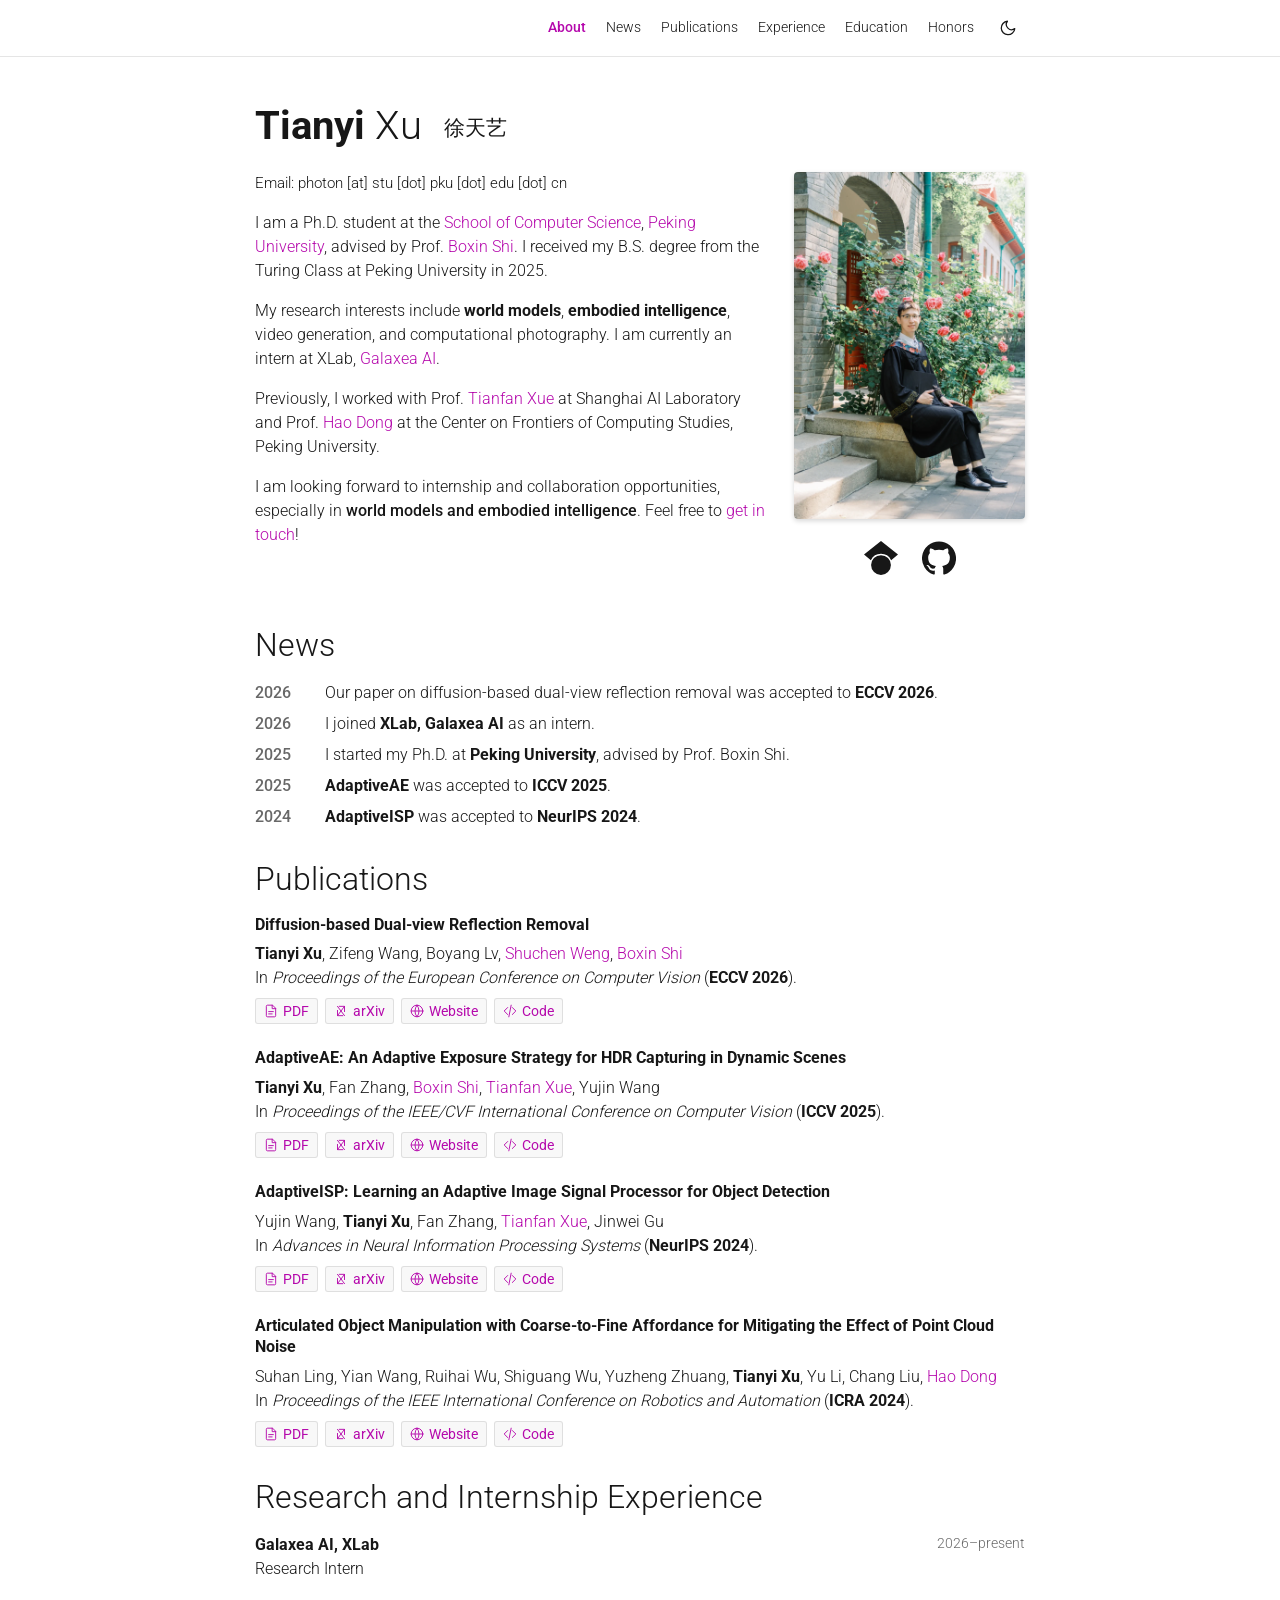
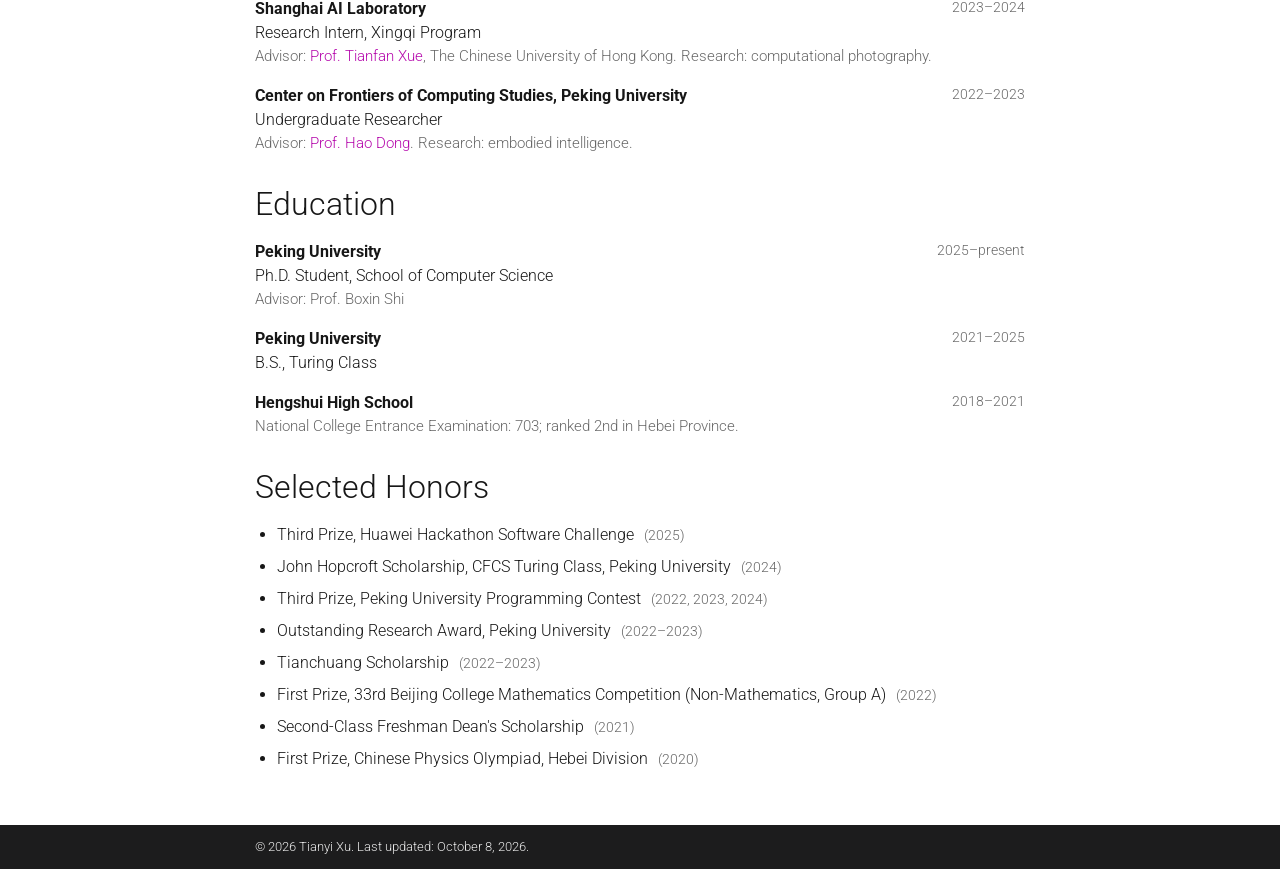
==== index.html @ c1542f0f "Build Tianyi Xu academic homepage" ====
<!doctype html>
<html lang="en">
<head>
  <meta charset="utf-8">
  <meta name="viewport" content="width=device-width, initial-scale=1">
  <meta name="color-scheme" content="light dark">
  <title>Tianyi Xu's Homepage</title>
  <meta name="author" content="Tianyi Xu">
  <meta name="description" content="Tianyi Xu, Ph.D. student at Peking University. Research in world models, embodied intelligence, video generation, and computational photography.">
  <link rel="canonical" href="https://photontec.github.io/">
  <link rel="icon" href="assets/img/favicon.ico" sizes="any">
  <link rel="icon" type="image/png" sizes="32x32" href="assets/img/favicon-32.png">
  <link rel="apple-touch-icon" href="assets/img/apple-touch-icon.png">
  <link rel="stylesheet" href="assets/css/style.css">
  <script src="assets/js/theme.js"></script>
  <script src="assets/js/site.js" defer></script>
</head>
<body>
  <a class="skip-link" href="#about-me">Skip to content</a>
  <header class="site-header">
    <nav class="container navigation" aria-label="Main navigation">
      <button class="menu-toggle" type="button" aria-controls="nav-links" aria-expanded="false" aria-label="Open navigation"><span></span><span></span><span></span></button>
      <div id="nav-links" class="nav-links">
        <a href="#about-me" aria-current="location">About</a>
        <a href="#news">News</a>
        <a href="#publications">Publications</a>
        <a href="#experience">Experience</a>
        <a href="#education">Education</a>
        <a href="#honors">Honors</a>
      </div>
      <button class="theme-toggle" type="button" aria-label="Switch to dark theme" title="Change theme"><svg class="moon icon" aria-hidden="true"><use href="#icon-moon"></use></svg><svg class="sun icon" aria-hidden="true"><use href="#icon-sun"></use></svg></button>
    </nav>
    <div class="reading-progress" aria-hidden="true"></div>
  </header>

  <!-- Interface icons use Feather and Simple Icons paths (MIT / CC0). -->
  <svg class="icon-definitions" xmlns="http://www.w3.org/2000/svg" aria-hidden="true">
    <symbol id="icon-pdf" viewBox="0 0 24 24"><path d="M14 2H6a2 2 0 0 0-2 2v16a2 2 0 0 0 2 2h12a2 2 0 0 0 2-2V8zM14 2v6h6M8 13h8M8 17h6"/></symbol>
    <symbol id="icon-globe" viewBox="0 0 24 24"><circle cx="12" cy="12" r="10"/><path d="M2 12h20M12 2a16 16 0 0 1 0 20 16 16 0 0 1 0-20"/></symbol>
    <symbol id="icon-code" viewBox="0 0 24 24"><path d="m16 18 6-6-6-6M8 6l-6 6 6 6m6-16-4 20"/></symbol>
    <symbol id="icon-arxiv" viewBox="0 0 24 24"><path d="m6 4 12 16M18 4 6 20M9 4h9v9M15 20H6v-9"/></symbol>
    <symbol id="icon-moon" viewBox="0 0 24 24"><path d="M21 12.79A9 9 0 1 1 11.21 3 7 7 0 0 0 21 12.79z"/></symbol>
    <symbol id="icon-sun" viewBox="0 0 24 24"><circle cx="12" cy="12" r="5"/><path d="M12 1v2m0 18v2M4.22 4.22l1.42 1.42m12.72 12.72 1.42 1.42M1 12h2m18 0h2M4.22 19.78l1.42-1.42M18.36 5.64l1.42-1.42"/></symbol>
    <symbol id="icon-github" viewBox="0 0 24 24"><path d="M12 .297a12 12 0 0 0-3.793 23.385c.6.111.82-.261.82-.577v-2.234c-3.338.726-4.043-1.416-4.043-1.416-.546-1.387-1.333-1.756-1.333-1.756-1.09-.745.083-.729.083-.729 1.205.084 1.839 1.237 1.839 1.237 1.07 1.835 2.807 1.305 3.492.998.108-.776.419-1.305.763-1.605-2.665-.304-5.467-1.334-5.467-5.931 0-1.31.469-2.381 1.236-3.221-.124-.303-.535-1.524.117-3.176 0 0 1.008-.322 3.301 1.23A11.52 11.52 0 0 1 12 6.098c1.02.005 2.047.138 3.006.404 2.291-1.552 3.297-1.23 3.297-1.23.653 1.652.242 2.873.118 3.176.77.84 1.235 1.911 1.235 3.221 0 4.609-2.807 5.624-5.479 5.921.43.372.823 1.102.823 2.222v3.293c0 .319.216.694.825.576A12 12 0 0 0 12 .297z"/></symbol>
    <symbol id="icon-scholar" viewBox="0 0 24 24"><path d="M12 24a7 7 0 1 1 0-14 7 7 0 0 1 0 14zm0-24L0 9.5 4.838 13.5a8 8 0 0 1 14.324 0L24 9.5z"/></symbol>
  </svg>

  <main class="container">
    <section id="about-me" class="about" aria-labelledby="name">
      <h1 id="name"><strong>Tianyi</strong> Xu <span class="chinese-name" lang="zh">徐天艺</span></h1>
      <aside class="profile" aria-label="Profile photo and academic profiles">
        <picture><source srcset="assets/img/tianyi-xu.webp" type="image/webp"><img src="assets/img/tianyi-xu.jpg" width="1000" height="1500" alt="Tianyi Xu in graduation robes beside roses at Peking University" fetchpriority="high"></picture>
        <div class="social-links">
          <a id="scholar-link" href="https://scholar.google.com/scholar?q=%22Tianyi+Xu%22+%22AdaptiveAE%22" target="_blank" rel="noopener noreferrer" aria-label="Find Tianyi Xu's research on Google Scholar" title="Google Scholar"><svg class="social-icon" aria-hidden="true"><use href="#icon-scholar"></use></svg></a>
          <a href="https://github.com/PhotonTec" target="_blank" rel="noopener noreferrer" aria-label="Tianyi Xu on GitHub" title="GitHub"><svg class="social-icon" aria-hidden="true"><use href="#icon-github"></use></svg></a>
        </div>
      </aside>
      <div class="biography">
        <p class="email">Email: <a href="mailto:photon@stu.pku.edu.cn">photon [at] stu [dot] pku [dot] edu [dot] cn</a></p>
        <p>I am a Ph.D. student at the <a href="https://cs.pku.edu.cn/English/Home.htm" target="_blank" rel="noopener noreferrer">School of Computer Science</a>, <a href="https://english.pku.edu.cn/" target="_blank" rel="noopener noreferrer">Peking University</a>, advised by Prof. <a href="https://ci.idm.pku.edu.cn/" target="_blank" rel="noopener noreferrer">Boxin Shi</a>. I received my B.S. degree from the Turing Class at Peking University in 2025.</p>
        <p>My research interests include <strong>world models</strong>, <strong>embodied intelligence</strong>, video generation, and computational photography. I am currently an intern at XLab, <a href="https://www.galaxea-ai.com/" target="_blank" rel="noopener noreferrer">Galaxea AI</a>.</p>
        <p>Previously, I worked with Prof. <a href="https://tianfan.info/" target="_blank" rel="noopener noreferrer">Tianfan Xue</a> at Shanghai AI Laboratory and Prof. <a href="https://zsdonghao.github.io/" target="_blank" rel="noopener noreferrer">Hao Dong</a> at the Center on Frontiers of Computing Studies, Peking University.</p>
        <p class="opportunities">I am looking forward to internship and collaboration opportunities, especially in <strong>world models and embodied intelligence</strong>. Feel free to <a href="mailto:photon@stu.pku.edu.cn">get in touch</a>!</p>
      </div>
    </section>

    <section id="news" aria-labelledby="news-title">
      <h2 id="news-title">News</h2>
      <ul class="news-list">
        <li><span class="date">2026</span><span>Our paper on diffusion-based dual-view reflection removal was accepted to <strong>ECCV 2026</strong>.</span></li>
        <li><span class="date">2026</span><span>I joined <strong>XLab, Galaxea AI</strong> as an intern.</span></li>
        <li><span class="date">2025</span><span>I started my Ph.D. at <strong>Peking University</strong>, advised by Prof. Boxin Shi.</span></li>
        <li><span class="date">2025</span><span><strong>AdaptiveAE</strong> was accepted to <strong>ICCV 2025</strong>.</span></li>
        <li><span class="date">2024</span><span><strong>AdaptiveISP</strong> was accepted to <strong>NeurIPS 2024</strong>.</span></li>
      </ul>
    </section>

    <section id="publications" aria-labelledby="publications-title">
      <h2 id="publications-title">Publications</h2>
      <div id="publication-list"></div>
      <noscript><p>Please enable JavaScript to view the publication list.</p></noscript>
    </section>

    <section id="experience" aria-labelledby="experience-title">
      <h2 id="experience-title">Research and Internship Experience</h2>
      <ul class="experience-list">
        <li><div><strong>Galaxea AI, XLab</strong> <span class="period">2026–present</span></div><div>Research Intern</div></li>
        <li><div><strong>Shanghai AI Laboratory</strong> <span class="period">2023–2024</span></div><div>Research Intern, Xingqi Program</div><div class="detail">Advisor: <a href="https://tianfan.info/" target="_blank" rel="noopener noreferrer">Prof. Tianfan Xue</a>, The Chinese University of Hong Kong. Research: computational photography.</div></li>
        <li><div><strong>Center on Frontiers of Computing Studies, Peking University</strong> <span class="period">2022–2023</span></div><div>Undergraduate Researcher</div><div class="detail">Advisor: <a href="https://zsdonghao.github.io/" target="_blank" rel="noopener noreferrer">Prof. Hao Dong</a>. Research: embodied intelligence.</div></li>
      </ul>
    </section>

    <section id="education" aria-labelledby="education-title">
      <h2 id="education-title">Education</h2>
      <ul class="education-list">
        <li><div><strong>Peking University</strong> <span class="period">2025–present</span></div><div>Ph.D. Student, School of Computer Science</div><div class="detail">Advisor: Prof. Boxin Shi</div></li>
        <li><div><strong>Peking University</strong> <span class="period">2021–2025</span></div><div>B.S., Turing Class</div></li>
        <li><div><strong>Hengshui High School</strong> <span class="period">2018–2021</span></div><div class="detail">National College Entrance Examination: 703; ranked 2nd in Hebei Province.</div></li>
      </ul>
    </section>

    <section id="honors" aria-labelledby="honors-title">
      <h2 id="honors-title">Selected Honors</h2>
      <ul class="honors-list">
        <li>Third Prize, Huawei Hackathon Software Challenge <span class="honor-year">2025</span></li>
        <li>John Hopcroft Scholarship, CFCS Turing Class, Peking University <span class="honor-year">2024</span></li>
        <li>Third Prize, Peking University Programming Contest <span class="honor-year">2022, 2023, 2024</span></li>
        <li>Outstanding Research Award, Peking University <span class="honor-year">2022–2023</span></li>
        <li>Tianchuang Scholarship <span class="honor-year">2022–2023</span></li>
        <li>First Prize, 33rd Beijing College Mathematics Competition (Non-Mathematics, Group A) <span class="honor-year">2022</span></li>
        <li>Second-Class Freshman Dean's Scholarship <span class="honor-year">2021</span></li>
        <li>First Prize, Chinese Physics Olympiad, Hebei Division <span class="honor-year">2020</span></li>
      </ul>
    </section>
  </main>

  <footer><div class="container">© 2026 Tianyi Xu. Last updated: October 8, 2026.</div></footer>
  <div class="toast" role="status" aria-live="polite"></div>
</body>
</html>
---- assets/css/style.css ----
@font-face{font-family:Roboto;font-style:normal;font-weight:300;font-display:swap;src:url('../fonts/roboto-300.ttf') format('truetype')}
@font-face{font-family:Roboto;font-style:normal;font-weight:400;font-display:swap;src:url('../fonts/roboto-400.ttf') format('truetype')}
@font-face{font-family:Roboto;font-style:normal;font-weight:500;font-display:swap;src:url('../fonts/roboto-500.ttf') format('truetype')}
@font-face{font-family:Roboto;font-style:normal;font-weight:700;font-display:swap;src:url('../fonts/roboto-700.ttf') format('truetype')}
:root{--bg:#fff;--text:#171717;--muted:#686868;--accent:#b509ac;--line:rgba(0,0,0,.1);--footer:#1c1c1d;--footer-text:#e8e8e8;--badge:#f8f8f8}
:root[data-theme=dark]{--bg:#1c1c1d;--text:#e8e8e8;--muted:#b4b4b4;--accent:#53bddb;--line:#424246;--footer:#e8e8e8;--footer-text:#1c1c1d;--badge:#27272b}
*{box-sizing:border-box}
html{scroll-behavior:smooth;scroll-padding-top:calc(var(--nav-height,56px) + 24px)}
body{margin:0;padding-top:var(--nav-height,56px);background:var(--bg);color:var(--text);font-family:Roboto,Arial,sans-serif;font-size:1rem;font-weight:300;line-height:1.5}
a{color:var(--accent);text-decoration:none}
a:hover{text-decoration:underline}
strong{font-weight:700}
button{font:inherit}
a,button{-webkit-tap-highlight-color:transparent}
a:focus-visible,button:focus-visible{outline:2px solid var(--accent);outline-offset:5px}
.container{max-width:800px;margin:0 auto;padding-left:15px;padding-right:15px}
.site-header{position:fixed;top:0;left:0;right:0;z-index:10;background:var(--bg);border-bottom:1px solid var(--line)}
.navigation{min-height:56px;display:flex;align-items:center;justify-content:flex-end;gap:17px}
.nav-links{display:flex;align-items:center;justify-content:flex-end;flex-wrap:wrap;gap:0 20px;min-width:0}
.nav-links a{font-size:.9rem;color:var(--text);padding:16px 0;white-space:nowrap}
.nav-links a:hover,.nav-links a[aria-current]{color:var(--accent);text-decoration:none}
.nav-links a[aria-current]{font-weight:500}
.theme-toggle{border:0;background:none;color:var(--text);padding:8px;display:flex;align-items:center;cursor:pointer}
.theme-toggle:hover{color:var(--accent)}
.icon{width:18px;height:18px;fill:none;stroke:currentColor;stroke-width:1.7;stroke-linecap:round;stroke-linejoin:round;flex:none}
.sun{display:none}
[data-theme=dark] .sun{display:block}
[data-theme=dark] .moon{display:none}
.reading-progress{height:2px;position:absolute;left:0;bottom:-1px;width:0;background:var(--accent)}
.menu-toggle{display:none}
.icon-definitions{position:absolute;width:0;height:0;overflow:hidden}
main.container{padding-top:45px;padding-bottom:54px}
section{margin-top:30px;scroll-margin-top:0}
section:first-child{margin-top:0}
h1{font-size:2.5rem;line-height:1.2;font-weight:300;margin:0 0 22px}
h2{font-size:2rem;line-height:1.25;font-weight:300;margin:0 0 16px}
.chinese-name{font-size:1.3rem;font-weight:300;margin-left:12px;vertical-align:middle}
p{margin:0 0 16px}
.about::after{content:'';display:block;clear:both}
.profile{float:right;width:30%;margin:0 0 16px 24px}
.profile img{display:block;width:100%;height:auto;border-radius:4px;box-shadow:0 2px 5px rgba(0,0,0,.16)}
.social-links{display:flex;justify-content:center;gap:16px;margin-top:18px}
.social-links a{display:inline-flex;align-items:center;color:var(--text);padding:4px}
.social-links a:hover{color:var(--accent)}
.social-icon{width:34px;height:34px;fill:currentColor}
.email a{color:var(--text)}
.email{font-size:.95rem;overflow-wrap:anywhere}
.opportunities{margin-bottom:0}
.opportunities strong{font-weight:500}
ul{padding-left:22px;margin:0}
.news-list{list-style:none;padding:0;display:grid;gap:7px}
.news-list li{display:grid;grid-template-columns:58px 1fr;gap:12px}
.date{font-weight:500;color:var(--muted)}
.publication{margin-bottom:24px}
.publication:last-child{margin-bottom:0}
.publication h3{font-size:1rem;font-weight:700;line-height:1.3;margin:0 0 7px}
.authors,.venue{margin:0;line-height:1.5}
.paper-links{display:flex;flex-wrap:wrap;gap:7px;margin-top:8px}
.paper-link{display:inline-flex;align-items:center;gap:5px;border:1px solid var(--line);border-radius:3px;background:var(--badge);font-size:.875rem;font-weight:400;padding:3px 8px;line-height:1.3;color:var(--accent);cursor:pointer}
.paper-link .icon{width:14px;height:14px;stroke-width:1.6}
.paper-link:hover{border-color:var(--accent);text-decoration:none}
.experience-list,.education-list{list-style:none;padding:0}
.experience-list li,.education-list li{margin-bottom:16px}
.experience-list li:last-child,.education-list li:last-child{margin-bottom:0}
.period{color:var(--muted);float:right;font-size:.9rem;font-weight:300;white-space:nowrap;margin-left:12px}
.detail{color:var(--muted);font-size:.9375rem}
.honors-list{display:grid;gap:8px}
.honor-year{color:var(--muted);white-space:nowrap;margin-left:6px;font-size:.9rem}
.honor-year::before{content:'('}
.honor-year::after{content:')'}
footer{padding:12px 0;background:var(--footer);color:var(--footer-text);font-size:.8125rem;font-weight:300}
.toast{position:fixed;bottom:22px;left:50%;transform:translate(-50%,12px);max-width:calc(100vw - 32px);padding:11px 18px;border:1px solid var(--line);border-radius:4px;background:var(--bg);color:var(--text);box-shadow:0 3px 15px rgba(0,0,0,.15);opacity:0;pointer-events:none;transition:opacity .15s,transform .15s;font-size:.9375rem;z-index:20}
.toast.visible{opacity:1;transform:translate(-50%,0)}
.skip-link{position:fixed;left:16px;top:-70px;padding:10px 15px;background:var(--bg);z-index:30}
.skip-link:focus{top:8px}
@media(max-width:650px){.navigation{gap:10px}.nav-links{gap:14px}.nav-links a{font-size:.875rem}.container{padding-left:22px;padding-right:22px}.chinese-name{font-size:1.15rem}}
@media(max-width:575px){.navigation{justify-content:flex-end;flex-wrap:wrap;gap:0;padding-top:6px;padding-bottom:6px;min-height:56px}.menu-toggle{display:flex;flex-direction:column;justify-content:center;gap:5px;background:none;border:0;width:38px;height:40px;padding:8px;cursor:pointer;margin-right:8px;color:var(--text)}.menu-toggle span{width:22px;height:2px;background:currentColor}.nav-links{display:none;width:100%;order:3;flex-direction:column;align-items:stretch;gap:0;padding:8px 0 10px}.nav-links.open{display:flex}.nav-links a{padding:9px 0;font-size:1rem}.theme-toggle{height:40px}main.container{padding-top:30px;padding-bottom:36px}h1{font-size:2.2rem;margin-bottom:22px}h2{font-size:1.75rem}.profile{float:none;width:190px;max-width:65%;margin:0 auto 26px}.social-links{margin-top:13px}.social-icon{width:30px;height:30px}.period{float:none;display:block;margin-left:0}.news-list li{grid-template-columns:43px 1fr;gap:10px}.honors-list{padding-left:19px}.chinese-name{margin-left:7px}section{margin-top:30px}}
@media(prefers-reduced-motion:reduce){html{scroll-behavior:auto}.toast{transition:none}}
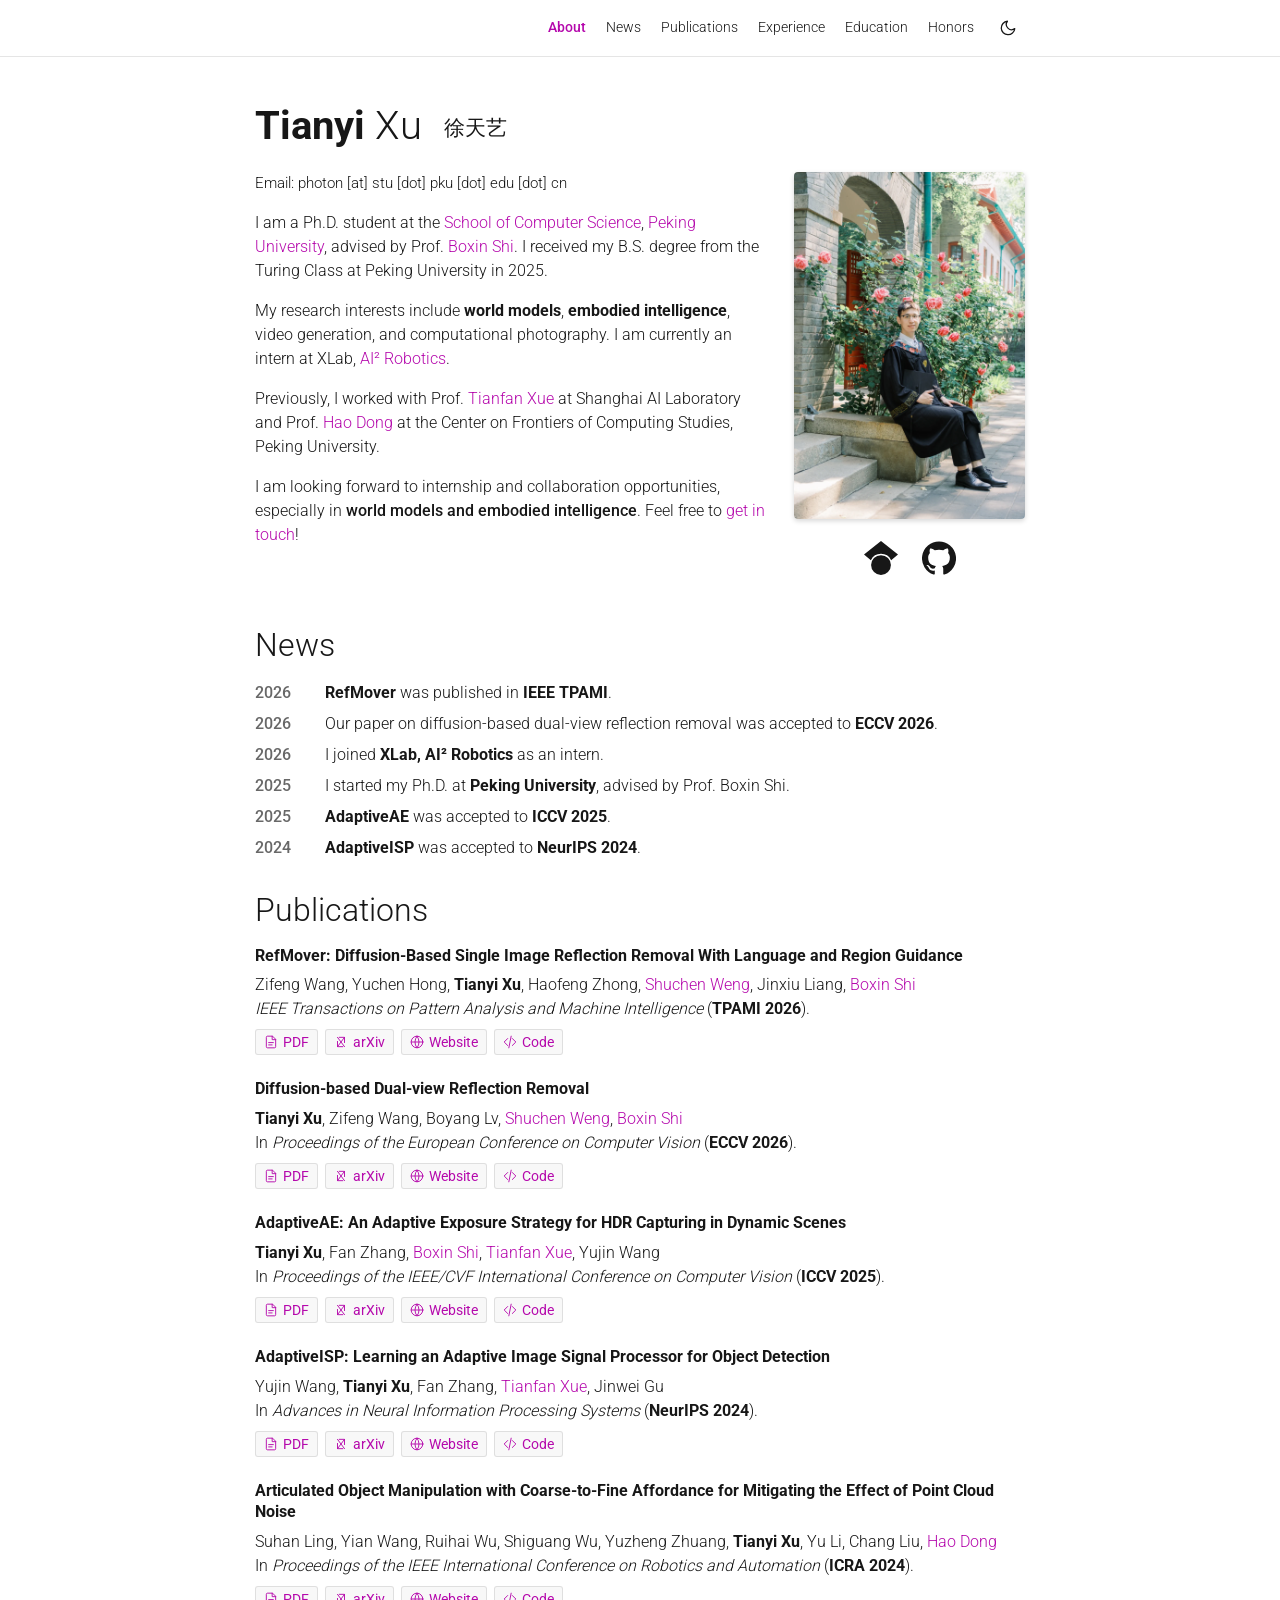
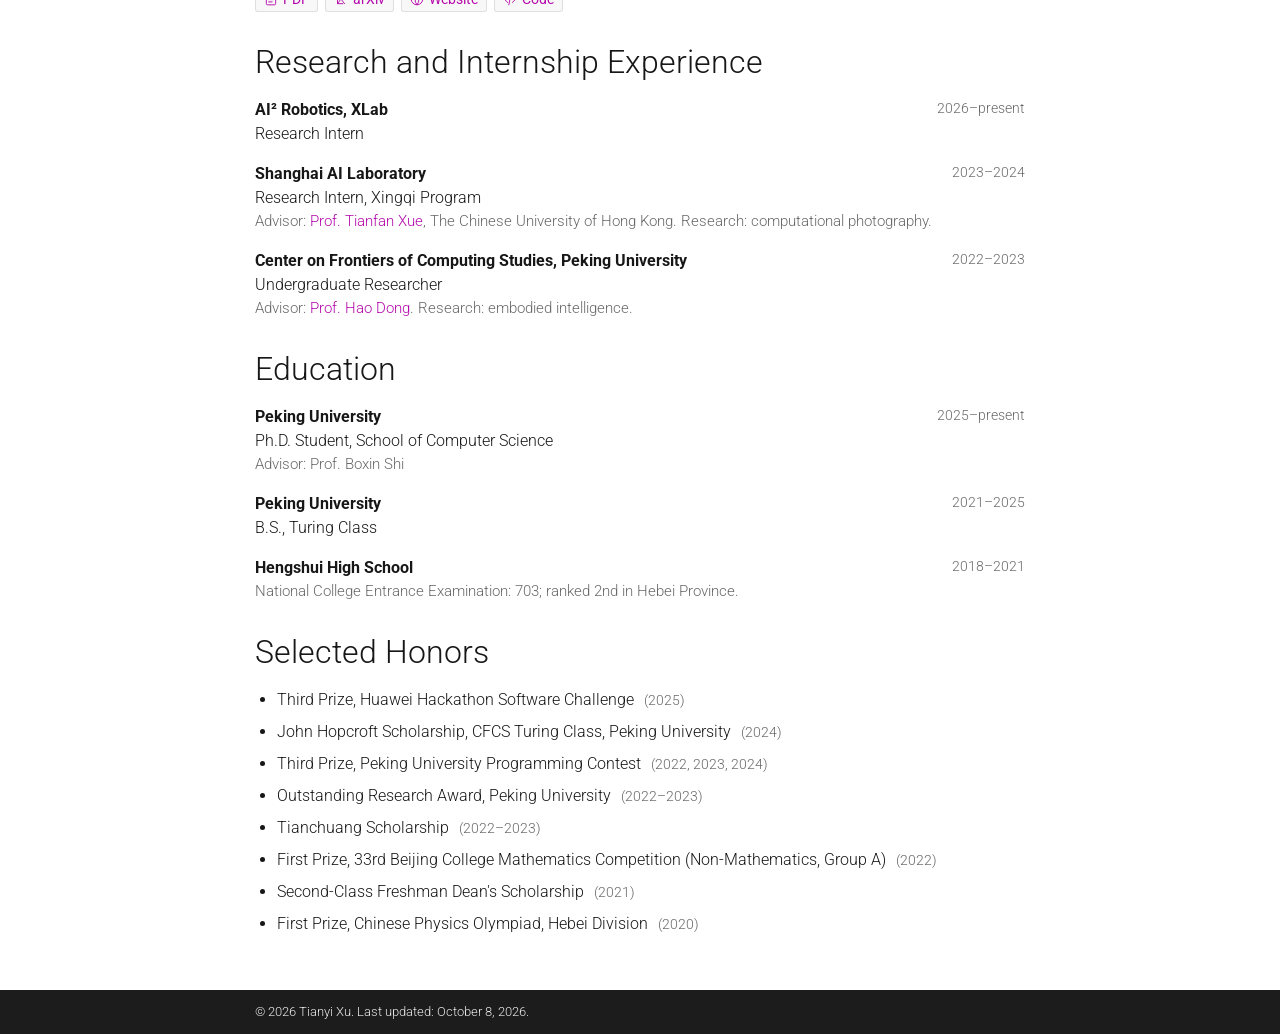
==== commit 7cd30c94: "Add RefMover TPAMI publication and correct AI2 Robotics affiliation" ====
--- a/index.html
+++ b/index.html
@@ -58,7 +58,7 @@
       <div class="biography">
         <p class="email">Email: <a href="mailto:photon@stu.pku.edu.cn">photon [at] stu [dot] pku [dot] edu [dot] cn</a></p>
         <p>I am a Ph.D. student at the <a href="https://cs.pku.edu.cn/English/Home.htm" target="_blank" rel="noopener noreferrer">School of Computer Science</a>, <a href="https://english.pku.edu.cn/" target="_blank" rel="noopener noreferrer">Peking University</a>, advised by Prof. <a href="https://ci.idm.pku.edu.cn/" target="_blank" rel="noopener noreferrer">Boxin Shi</a>. I received my B.S. degree from the Turing Class at Peking University in 2025.</p>
-        <p>My research interests include <strong>world models</strong>, <strong>embodied intelligence</strong>, video generation, and computational photography. I am currently an intern at XLab, <a href="https://www.galaxea-ai.com/" target="_blank" rel="noopener noreferrer">Galaxea AI</a>.</p>
+        <p>My research interests include <strong>world models</strong>, <strong>embodied intelligence</strong>, video generation, and computational photography. I am currently an intern at XLab, <a href="https://ai2robotics.com/en/" target="_blank" rel="noopener noreferrer">AI² Robotics</a>.</p>
         <p>Previously, I worked with Prof. <a href="https://tianfan.info/" target="_blank" rel="noopener noreferrer">Tianfan Xue</a> at Shanghai AI Laboratory and Prof. <a href="https://zsdonghao.github.io/" target="_blank" rel="noopener noreferrer">Hao Dong</a> at the Center on Frontiers of Computing Studies, Peking University.</p>
         <p class="opportunities">I am looking forward to internship and collaboration opportunities, especially in <strong>world models and embodied intelligence</strong>. Feel free to <a href="mailto:photon@stu.pku.edu.cn">get in touch</a>!</p>
       </div>
@@ -67,8 +67,9 @@
     <section id="news" aria-labelledby="news-title">
       <h2 id="news-title">News</h2>
       <ul class="news-list">
+        <li><span class="date">2026</span><span><strong>RefMover</strong> was published in <strong>IEEE TPAMI</strong>.</span></li>
         <li><span class="date">2026</span><span>Our paper on diffusion-based dual-view reflection removal was accepted to <strong>ECCV 2026</strong>.</span></li>
-        <li><span class="date">2026</span><span>I joined <strong>XLab, Galaxea AI</strong> as an intern.</span></li>
+        <li><span class="date">2026</span><span>I joined <strong>XLab, AI² Robotics</strong> as an intern.</span></li>
         <li><span class="date">2025</span><span>I started my Ph.D. at <strong>Peking University</strong>, advised by Prof. Boxin Shi.</span></li>
         <li><span class="date">2025</span><span><strong>AdaptiveAE</strong> was accepted to <strong>ICCV 2025</strong>.</span></li>
         <li><span class="date">2024</span><span><strong>AdaptiveISP</strong> was accepted to <strong>NeurIPS 2024</strong>.</span></li>
@@ -77,14 +78,13 @@
 
     <section id="publications" aria-labelledby="publications-title">
       <h2 id="publications-title">Publications</h2>
-      <div id="publication-list"></div>
-      <noscript><p>Please enable JavaScript to view the publication list.</p></noscript>
+      <div id="publication-list"><article class="publication" id="refmover"><h3>RefMover: Diffusion-Based Single Image Reflection Removal With Language and Region Guidance</h3><p class="authors">Zifeng Wang, Yuchen Hong, <strong>Tianyi Xu</strong>, Haofeng Zhong, <a href="https://shuchenweng.github.io/" target="_blank" rel="noopener noreferrer">Shuchen Weng</a>, Jinxiu Liang, <a href="https://ci.idm.pku.edu.cn/" target="_blank" rel="noopener noreferrer">Boxin Shi</a></p><p class="venue"><i>IEEE Transactions on Pattern Analysis and Machine Intelligence</i> (<strong>TPAMI 2026</strong>).</p><div class="paper-links"><button class="paper-link" type="button" data-placeholder="PDF" title="PDF link coming soon" aria-label="PDF for RefMover: Diffusion-Based Single Image Reflection Removal With Language and Region Guidance: link coming soon"><svg class="icon" aria-hidden="true"><use href="#icon-pdf"></use></svg>PDF</button><button class="paper-link" type="button" data-placeholder="arXiv" title="arXiv link coming soon" aria-label="arXiv for RefMover: Diffusion-Based Single Image Reflection Removal With Language and Region Guidance: link coming soon"><svg class="icon" aria-hidden="true"><use href="#icon-arxiv"></use></svg>arXiv</button><button class="paper-link" type="button" data-placeholder="Website" title="Website link coming soon" aria-label="Website for RefMover: Diffusion-Based Single Image Reflection Removal With Language and Region Guidance: link coming soon"><svg class="icon" aria-hidden="true"><use href="#icon-globe"></use></svg>Website</button><button class="paper-link" type="button" data-placeholder="Code" title="Code link coming soon" aria-label="Code for RefMover: Diffusion-Based Single Image Reflection Removal With Language and Region Guidance: link coming soon"><svg class="icon" aria-hidden="true"><use href="#icon-code"></use></svg>Code</button></div></article><article class="publication" id="reflection-removal"><h3>Diffusion-based Dual-view Reflection Removal</h3><p class="authors"><strong>Tianyi Xu</strong>, Zifeng Wang, Boyang Lv, <a href="https://shuchenweng.github.io/" target="_blank" rel="noopener noreferrer">Shuchen Weng</a>, <a href="https://ci.idm.pku.edu.cn/" target="_blank" rel="noopener noreferrer">Boxin Shi</a></p><p class="venue">In <i>Proceedings of the European Conference on Computer Vision</i> (<strong>ECCV 2026</strong>).</p><div class="paper-links"><button class="paper-link" type="button" data-placeholder="PDF" title="PDF link coming soon" aria-label="PDF for Diffusion-based Dual-view Reflection Removal: link coming soon"><svg class="icon" aria-hidden="true"><use href="#icon-pdf"></use></svg>PDF</button><button class="paper-link" type="button" data-placeholder="arXiv" title="arXiv link coming soon" aria-label="arXiv for Diffusion-based Dual-view Reflection Removal: link coming soon"><svg class="icon" aria-hidden="true"><use href="#icon-arxiv"></use></svg>arXiv</button><button class="paper-link" type="button" data-placeholder="Website" title="Website link coming soon" aria-label="Website for Diffusion-based Dual-view Reflection Removal: link coming soon"><svg class="icon" aria-hidden="true"><use href="#icon-globe"></use></svg>Website</button><button class="paper-link" type="button" data-placeholder="Code" title="Code link coming soon" aria-label="Code for Diffusion-based Dual-view Reflection Removal: link coming soon"><svg class="icon" aria-hidden="true"><use href="#icon-code"></use></svg>Code</button></div></article><article class="publication" id="adaptiveae"><h3>AdaptiveAE: An Adaptive Exposure Strategy for HDR Capturing in Dynamic Scenes</h3><p class="authors"><strong>Tianyi Xu</strong>, Fan Zhang, <a href="https://ci.idm.pku.edu.cn/" target="_blank" rel="noopener noreferrer">Boxin Shi</a>, <a href="https://tianfan.info/" target="_blank" rel="noopener noreferrer">Tianfan Xue</a>, Yujin Wang</p><p class="venue">In <i>Proceedings of the IEEE/CVF International Conference on Computer Vision</i> (<strong>ICCV 2025</strong>).</p><div class="paper-links"><button class="paper-link" type="button" data-placeholder="PDF" title="PDF link coming soon" aria-label="PDF for AdaptiveAE: An Adaptive Exposure Strategy for HDR Capturing in Dynamic Scenes: link coming soon"><svg class="icon" aria-hidden="true"><use href="#icon-pdf"></use></svg>PDF</button><button class="paper-link" type="button" data-placeholder="arXiv" title="arXiv link coming soon" aria-label="arXiv for AdaptiveAE: An Adaptive Exposure Strategy for HDR Capturing in Dynamic Scenes: link coming soon"><svg class="icon" aria-hidden="true"><use href="#icon-arxiv"></use></svg>arXiv</button><button class="paper-link" type="button" data-placeholder="Website" title="Website link coming soon" aria-label="Website for AdaptiveAE: An Adaptive Exposure Strategy for HDR Capturing in Dynamic Scenes: link coming soon"><svg class="icon" aria-hidden="true"><use href="#icon-globe"></use></svg>Website</button><button class="paper-link" type="button" data-placeholder="Code" title="Code link coming soon" aria-label="Code for AdaptiveAE: An Adaptive Exposure Strategy for HDR Capturing in Dynamic Scenes: link coming soon"><svg class="icon" aria-hidden="true"><use href="#icon-code"></use></svg>Code</button></div></article><article class="publication" id="adaptiveisp"><h3>AdaptiveISP: Learning an Adaptive Image Signal Processor for Object Detection</h3><p class="authors">Yujin Wang, <strong>Tianyi Xu</strong>, Fan Zhang, <a href="https://tianfan.info/" target="_blank" rel="noopener noreferrer">Tianfan Xue</a>, Jinwei Gu</p><p class="venue">In <i>Advances in Neural Information Processing Systems</i> (<strong>NeurIPS 2024</strong>).</p><div class="paper-links"><button class="paper-link" type="button" data-placeholder="PDF" title="PDF link coming soon" aria-label="PDF for AdaptiveISP: Learning an Adaptive Image Signal Processor for Object Detection: link coming soon"><svg class="icon" aria-hidden="true"><use href="#icon-pdf"></use></svg>PDF</button><button class="paper-link" type="button" data-placeholder="arXiv" title="arXiv link coming soon" aria-label="arXiv for AdaptiveISP: Learning an Adaptive Image Signal Processor for Object Detection: link coming soon"><svg class="icon" aria-hidden="true"><use href="#icon-arxiv"></use></svg>arXiv</button><button class="paper-link" type="button" data-placeholder="Website" title="Website link coming soon" aria-label="Website for AdaptiveISP: Learning an Adaptive Image Signal Processor for Object Detection: link coming soon"><svg class="icon" aria-hidden="true"><use href="#icon-globe"></use></svg>Website</button><button class="paper-link" type="button" data-placeholder="Code" title="Code link coming soon" aria-label="Code for AdaptiveISP: Learning an Adaptive Image Signal Processor for Object Detection: link coming soon"><svg class="icon" aria-hidden="true"><use href="#icon-code"></use></svg>Code</button></div></article><article class="publication" id="coarse-to-fine-affordance"><h3>Articulated Object Manipulation with Coarse-to-Fine Affordance for Mitigating the Effect of Point Cloud Noise</h3><p class="authors">Suhan Ling, Yian Wang, Ruihai Wu, Shiguang Wu, Yuzheng Zhuang, <strong>Tianyi Xu</strong>, Yu Li, Chang Liu, <a href="https://zsdonghao.github.io/" target="_blank" rel="noopener noreferrer">Hao Dong</a></p><p class="venue">In <i>Proceedings of the IEEE International Conference on Robotics and Automation</i> (<strong>ICRA 2024</strong>).</p><div class="paper-links"><button class="paper-link" type="button" data-placeholder="PDF" title="PDF link coming soon" aria-label="PDF for Articulated Object Manipulation with Coarse-to-Fine Affordance for Mitigating the Effect of Point Cloud Noise: link coming soon"><svg class="icon" aria-hidden="true"><use href="#icon-pdf"></use></svg>PDF</button><button class="paper-link" type="button" data-placeholder="arXiv" title="arXiv link coming soon" aria-label="arXiv for Articulated Object Manipulation with Coarse-to-Fine Affordance for Mitigating the Effect of Point Cloud Noise: link coming soon"><svg class="icon" aria-hidden="true"><use href="#icon-arxiv"></use></svg>arXiv</button><button class="paper-link" type="button" data-placeholder="Website" title="Website link coming soon" aria-label="Website for Articulated Object Manipulation with Coarse-to-Fine Affordance for Mitigating the Effect of Point Cloud Noise: link coming soon"><svg class="icon" aria-hidden="true"><use href="#icon-globe"></use></svg>Website</button><button class="paper-link" type="button" data-placeholder="Code" title="Code link coming soon" aria-label="Code for Articulated Object Manipulation with Coarse-to-Fine Affordance for Mitigating the Effect of Point Cloud Noise: link coming soon"><svg class="icon" aria-hidden="true"><use href="#icon-code"></use></svg>Code</button></div></article></div>
     </section>
 
     <section id="experience" aria-labelledby="experience-title">
       <h2 id="experience-title">Research and Internship Experience</h2>
       <ul class="experience-list">
-        <li><div><strong>Galaxea AI, XLab</strong> <span class="period">2026–present</span></div><div>Research Intern</div></li>
+        <li><div><strong>AI² Robotics, XLab</strong> <span class="period">2026–present</span></div><div>Research Intern</div></li>
         <li><div><strong>Shanghai AI Laboratory</strong> <span class="period">2023–2024</span></div><div>Research Intern, Xingqi Program</div><div class="detail">Advisor: <a href="https://tianfan.info/" target="_blank" rel="noopener noreferrer">Prof. Tianfan Xue</a>, The Chinese University of Hong Kong. Research: computational photography.</div></li>
         <li><div><strong>Center on Frontiers of Computing Studies, Peking University</strong> <span class="period">2022–2023</span></div><div>Undergraduate Researcher</div><div class="detail">Advisor: <a href="https://zsdonghao.github.io/" target="_blank" rel="noopener noreferrer">Prof. Hao Dong</a>. Research: embodied intelligence.</div></li>
       </ul>
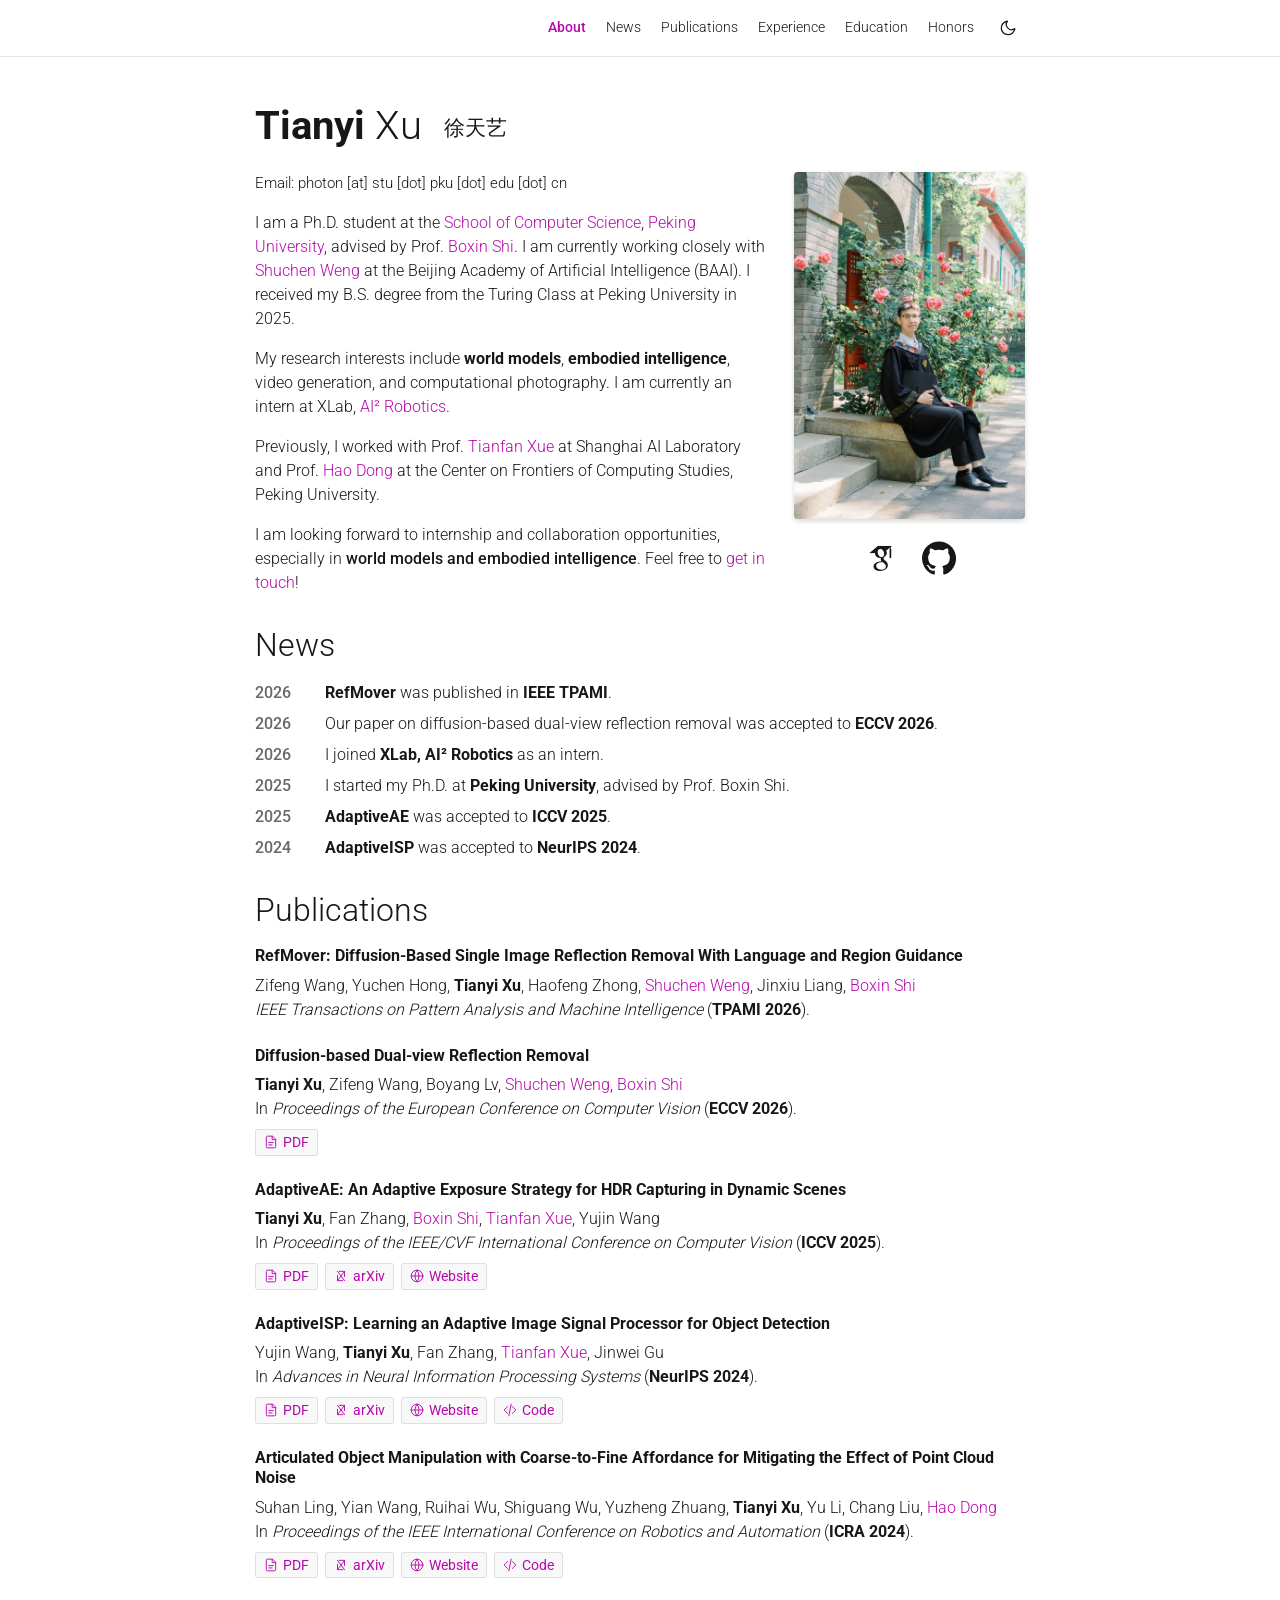
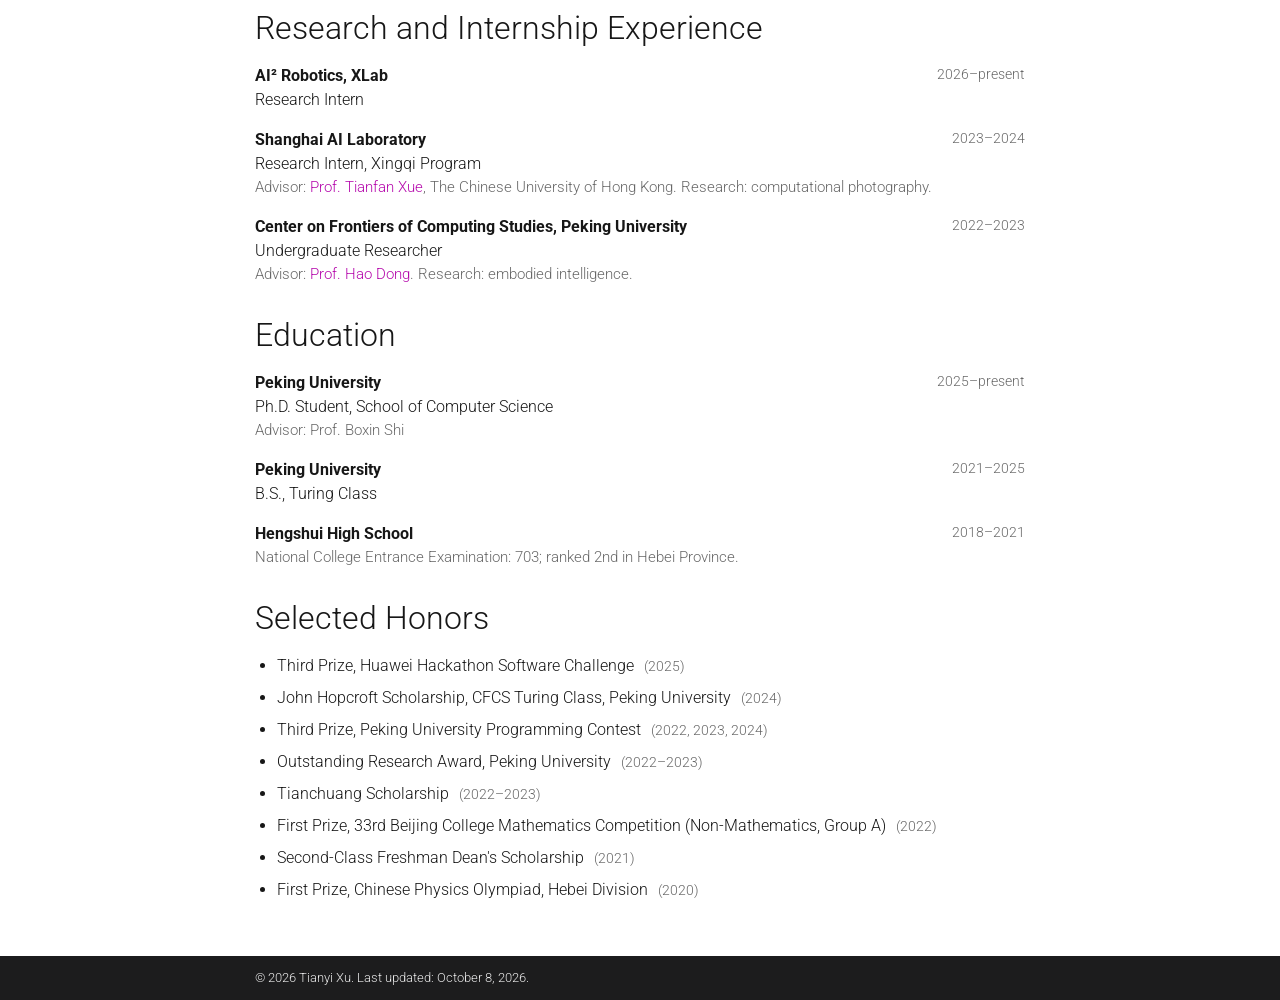
==== commit a9752ccd: "Update collaboration bio, paper resource buttons, Scholar icon and theme transitions" ====
--- a/index.html
+++ b/index.html
@@ -42,7 +42,6 @@
     <symbol id="icon-moon" viewBox="0 0 24 24"><path d="M21 12.79A9 9 0 1 1 11.21 3 7 7 0 0 0 21 12.79z"/></symbol>
     <symbol id="icon-sun" viewBox="0 0 24 24"><circle cx="12" cy="12" r="5"/><path d="M12 1v2m0 18v2M4.22 4.22l1.42 1.42m12.72 12.72 1.42 1.42M1 12h2m18 0h2M4.22 19.78l1.42-1.42M18.36 5.64l1.42-1.42"/></symbol>
     <symbol id="icon-github" viewBox="0 0 24 24"><path d="M12 .297a12 12 0 0 0-3.793 23.385c.6.111.82-.261.82-.577v-2.234c-3.338.726-4.043-1.416-4.043-1.416-.546-1.387-1.333-1.756-1.333-1.756-1.09-.745.083-.729.083-.729 1.205.084 1.839 1.237 1.839 1.237 1.07 1.835 2.807 1.305 3.492.998.108-.776.419-1.305.763-1.605-2.665-.304-5.467-1.334-5.467-5.931 0-1.31.469-2.381 1.236-3.221-.124-.303-.535-1.524.117-3.176 0 0 1.008-.322 3.301 1.23A11.52 11.52 0 0 1 12 6.098c1.02.005 2.047.138 3.006.404 2.291-1.552 3.297-1.23 3.297-1.23.653 1.652.242 2.873.118 3.176.77.84 1.235 1.911 1.235 3.221 0 4.609-2.807 5.624-5.479 5.921.43.372.823 1.102.823 2.222v3.293c0 .319.216.694.825.576A12 12 0 0 0 12 .297z"/></symbol>
-    <symbol id="icon-scholar" viewBox="0 0 24 24"><path d="M12 24a7 7 0 1 1 0-14 7 7 0 0 1 0 14zm0-24L0 9.5 4.838 13.5a8 8 0 0 1 14.324 0L24 9.5z"/></symbol>
   </svg>
 
   <main class="container">
@@ -51,13 +50,13 @@
       <aside class="profile" aria-label="Profile photo and academic profiles">
         <picture><source srcset="assets/img/tianyi-xu.webp" type="image/webp"><img src="assets/img/tianyi-xu.jpg" width="1000" height="1500" alt="Tianyi Xu in graduation robes beside roses at Peking University" fetchpriority="high"></picture>
         <div class="social-links">
-          <a id="scholar-link" href="https://scholar.google.com/scholar?q=%22Tianyi+Xu%22+%22AdaptiveAE%22" target="_blank" rel="noopener noreferrer" aria-label="Find Tianyi Xu's research on Google Scholar" title="Google Scholar"><svg class="social-icon" aria-hidden="true"><use href="#icon-scholar"></use></svg></a>
+          <a id="scholar-link" href="https://scholar.google.com/scholar?q=%22Tianyi+Xu%22+%22AdaptiveAE%22" target="_blank" rel="noopener noreferrer" aria-label="Find Tianyi Xu's research on Google Scholar" title="Google Scholar"><i class="ai ai-google-scholar social-icon" aria-hidden="true"></i></a>
           <a href="https://github.com/PhotonTec" target="_blank" rel="noopener noreferrer" aria-label="Tianyi Xu on GitHub" title="GitHub"><svg class="social-icon" aria-hidden="true"><use href="#icon-github"></use></svg></a>
         </div>
       </aside>
       <div class="biography">
         <p class="email">Email: <a href="mailto:photon@stu.pku.edu.cn">photon [at] stu [dot] pku [dot] edu [dot] cn</a></p>
-        <p>I am a Ph.D. student at the <a href="https://cs.pku.edu.cn/English/Home.htm" target="_blank" rel="noopener noreferrer">School of Computer Science</a>, <a href="https://english.pku.edu.cn/" target="_blank" rel="noopener noreferrer">Peking University</a>, advised by Prof. <a href="https://ci.idm.pku.edu.cn/" target="_blank" rel="noopener noreferrer">Boxin Shi</a>. I received my B.S. degree from the Turing Class at Peking University in 2025.</p>
+        <p>I am a Ph.D. student at the <a href="https://cs.pku.edu.cn/English/Home.htm" target="_blank" rel="noopener noreferrer">School of Computer Science</a>, <a href="https://english.pku.edu.cn/" target="_blank" rel="noopener noreferrer">Peking University</a>, advised by Prof. <a href="https://ci.idm.pku.edu.cn/" target="_blank" rel="noopener noreferrer">Boxin Shi</a>. I am currently working closely with <a href="https://shuchenweng.github.io/" target="_blank" rel="noopener noreferrer">Shuchen Weng</a> at the Beijing Academy of Artificial Intelligence (BAAI). I received my B.S. degree from the Turing Class at Peking University in 2025.</p>
         <p>My research interests include <strong>world models</strong>, <strong>embodied intelligence</strong>, video generation, and computational photography. I am currently an intern at XLab, <a href="https://ai2robotics.com/en/" target="_blank" rel="noopener noreferrer">AI² Robotics</a>.</p>
         <p>Previously, I worked with Prof. <a href="https://tianfan.info/" target="_blank" rel="noopener noreferrer">Tianfan Xue</a> at Shanghai AI Laboratory and Prof. <a href="https://zsdonghao.github.io/" target="_blank" rel="noopener noreferrer">Hao Dong</a> at the Center on Frontiers of Computing Studies, Peking University.</p>
         <p class="opportunities">I am looking forward to internship and collaboration opportunities, especially in <strong>world models and embodied intelligence</strong>. Feel free to <a href="mailto:photon@stu.pku.edu.cn">get in touch</a>!</p>
@@ -78,7 +77,7 @@
 
     <section id="publications" aria-labelledby="publications-title">
       <h2 id="publications-title">Publications</h2>
-      <div id="publication-list"><article class="publication" id="refmover"><h3>RefMover: Diffusion-Based Single Image Reflection Removal With Language and Region Guidance</h3><p class="authors">Zifeng Wang, Yuchen Hong, <strong>Tianyi Xu</strong>, Haofeng Zhong, <a href="https://shuchenweng.github.io/" target="_blank" rel="noopener noreferrer">Shuchen Weng</a>, Jinxiu Liang, <a href="https://ci.idm.pku.edu.cn/" target="_blank" rel="noopener noreferrer">Boxin Shi</a></p><p class="venue"><i>IEEE Transactions on Pattern Analysis and Machine Intelligence</i> (<strong>TPAMI 2026</strong>).</p><div class="paper-links"><button class="paper-link" type="button" data-placeholder="PDF" title="PDF link coming soon" aria-label="PDF for RefMover: Diffusion-Based Single Image Reflection Removal With Language and Region Guidance: link coming soon"><svg class="icon" aria-hidden="true"><use href="#icon-pdf"></use></svg>PDF</button><button class="paper-link" type="button" data-placeholder="arXiv" title="arXiv link coming soon" aria-label="arXiv for RefMover: Diffusion-Based Single Image Reflection Removal With Language and Region Guidance: link coming soon"><svg class="icon" aria-hidden="true"><use href="#icon-arxiv"></use></svg>arXiv</button><button class="paper-link" type="button" data-placeholder="Website" title="Website link coming soon" aria-label="Website for RefMover: Diffusion-Based Single Image Reflection Removal With Language and Region Guidance: link coming soon"><svg class="icon" aria-hidden="true"><use href="#icon-globe"></use></svg>Website</button><button class="paper-link" type="button" data-placeholder="Code" title="Code link coming soon" aria-label="Code for RefMover: Diffusion-Based Single Image Reflection Removal With Language and Region Guidance: link coming soon"><svg class="icon" aria-hidden="true"><use href="#icon-code"></use></svg>Code</button></div></article><article class="publication" id="reflection-removal"><h3>Diffusion-based Dual-view Reflection Removal</h3><p class="authors"><strong>Tianyi Xu</strong>, Zifeng Wang, Boyang Lv, <a href="https://shuchenweng.github.io/" target="_blank" rel="noopener noreferrer">Shuchen Weng</a>, <a href="https://ci.idm.pku.edu.cn/" target="_blank" rel="noopener noreferrer">Boxin Shi</a></p><p class="venue">In <i>Proceedings of the European Conference on Computer Vision</i> (<strong>ECCV 2026</strong>).</p><div class="paper-links"><button class="paper-link" type="button" data-placeholder="PDF" title="PDF link coming soon" aria-label="PDF for Diffusion-based Dual-view Reflection Removal: link coming soon"><svg class="icon" aria-hidden="true"><use href="#icon-pdf"></use></svg>PDF</button><button class="paper-link" type="button" data-placeholder="arXiv" title="arXiv link coming soon" aria-label="arXiv for Diffusion-based Dual-view Reflection Removal: link coming soon"><svg class="icon" aria-hidden="true"><use href="#icon-arxiv"></use></svg>arXiv</button><button class="paper-link" type="button" data-placeholder="Website" title="Website link coming soon" aria-label="Website for Diffusion-based Dual-view Reflection Removal: link coming soon"><svg class="icon" aria-hidden="true"><use href="#icon-globe"></use></svg>Website</button><button class="paper-link" type="button" data-placeholder="Code" title="Code link coming soon" aria-label="Code for Diffusion-based Dual-view Reflection Removal: link coming soon"><svg class="icon" aria-hidden="true"><use href="#icon-code"></use></svg>Code</button></div></article><article class="publication" id="adaptiveae"><h3>AdaptiveAE: An Adaptive Exposure Strategy for HDR Capturing in Dynamic Scenes</h3><p class="authors"><strong>Tianyi Xu</strong>, Fan Zhang, <a href="https://ci.idm.pku.edu.cn/" target="_blank" rel="noopener noreferrer">Boxin Shi</a>, <a href="https://tianfan.info/" target="_blank" rel="noopener noreferrer">Tianfan Xue</a>, Yujin Wang</p><p class="venue">In <i>Proceedings of the IEEE/CVF International Conference on Computer Vision</i> (<strong>ICCV 2025</strong>).</p><div class="paper-links"><button class="paper-link" type="button" data-placeholder="PDF" title="PDF link coming soon" aria-label="PDF for AdaptiveAE: An Adaptive Exposure Strategy for HDR Capturing in Dynamic Scenes: link coming soon"><svg class="icon" aria-hidden="true"><use href="#icon-pdf"></use></svg>PDF</button><button class="paper-link" type="button" data-placeholder="arXiv" title="arXiv link coming soon" aria-label="arXiv for AdaptiveAE: An Adaptive Exposure Strategy for HDR Capturing in Dynamic Scenes: link coming soon"><svg class="icon" aria-hidden="true"><use href="#icon-arxiv"></use></svg>arXiv</button><button class="paper-link" type="button" data-placeholder="Website" title="Website link coming soon" aria-label="Website for AdaptiveAE: An Adaptive Exposure Strategy for HDR Capturing in Dynamic Scenes: link coming soon"><svg class="icon" aria-hidden="true"><use href="#icon-globe"></use></svg>Website</button><button class="paper-link" type="button" data-placeholder="Code" title="Code link coming soon" aria-label="Code for AdaptiveAE: An Adaptive Exposure Strategy for HDR Capturing in Dynamic Scenes: link coming soon"><svg class="icon" aria-hidden="true"><use href="#icon-code"></use></svg>Code</button></div></article><article class="publication" id="adaptiveisp"><h3>AdaptiveISP: Learning an Adaptive Image Signal Processor for Object Detection</h3><p class="authors">Yujin Wang, <strong>Tianyi Xu</strong>, Fan Zhang, <a href="https://tianfan.info/" target="_blank" rel="noopener noreferrer">Tianfan Xue</a>, Jinwei Gu</p><p class="venue">In <i>Advances in Neural Information Processing Systems</i> (<strong>NeurIPS 2024</strong>).</p><div class="paper-links"><button class="paper-link" type="button" data-placeholder="PDF" title="PDF link coming soon" aria-label="PDF for AdaptiveISP: Learning an Adaptive Image Signal Processor for Object Detection: link coming soon"><svg class="icon" aria-hidden="true"><use href="#icon-pdf"></use></svg>PDF</button><button class="paper-link" type="button" data-placeholder="arXiv" title="arXiv link coming soon" aria-label="arXiv for AdaptiveISP: Learning an Adaptive Image Signal Processor for Object Detection: link coming soon"><svg class="icon" aria-hidden="true"><use href="#icon-arxiv"></use></svg>arXiv</button><button class="paper-link" type="button" data-placeholder="Website" title="Website link coming soon" aria-label="Website for AdaptiveISP: Learning an Adaptive Image Signal Processor for Object Detection: link coming soon"><svg class="icon" aria-hidden="true"><use href="#icon-globe"></use></svg>Website</button><button class="paper-link" type="button" data-placeholder="Code" title="Code link coming soon" aria-label="Code for AdaptiveISP: Learning an Adaptive Image Signal Processor for Object Detection: link coming soon"><svg class="icon" aria-hidden="true"><use href="#icon-code"></use></svg>Code</button></div></article><article class="publication" id="coarse-to-fine-affordance"><h3>Articulated Object Manipulation with Coarse-to-Fine Affordance for Mitigating the Effect of Point Cloud Noise</h3><p class="authors">Suhan Ling, Yian Wang, Ruihai Wu, Shiguang Wu, Yuzheng Zhuang, <strong>Tianyi Xu</strong>, Yu Li, Chang Liu, <a href="https://zsdonghao.github.io/" target="_blank" rel="noopener noreferrer">Hao Dong</a></p><p class="venue">In <i>Proceedings of the IEEE International Conference on Robotics and Automation</i> (<strong>ICRA 2024</strong>).</p><div class="paper-links"><button class="paper-link" type="button" data-placeholder="PDF" title="PDF link coming soon" aria-label="PDF for Articulated Object Manipulation with Coarse-to-Fine Affordance for Mitigating the Effect of Point Cloud Noise: link coming soon"><svg class="icon" aria-hidden="true"><use href="#icon-pdf"></use></svg>PDF</button><button class="paper-link" type="button" data-placeholder="arXiv" title="arXiv link coming soon" aria-label="arXiv for Articulated Object Manipulation with Coarse-to-Fine Affordance for Mitigating the Effect of Point Cloud Noise: link coming soon"><svg class="icon" aria-hidden="true"><use href="#icon-arxiv"></use></svg>arXiv</button><button class="paper-link" type="button" data-placeholder="Website" title="Website link coming soon" aria-label="Website for Articulated Object Manipulation with Coarse-to-Fine Affordance for Mitigating the Effect of Point Cloud Noise: link coming soon"><svg class="icon" aria-hidden="true"><use href="#icon-globe"></use></svg>Website</button><button class="paper-link" type="button" data-placeholder="Code" title="Code link coming soon" aria-label="Code for Articulated Object Manipulation with Coarse-to-Fine Affordance for Mitigating the Effect of Point Cloud Noise: link coming soon"><svg class="icon" aria-hidden="true"><use href="#icon-code"></use></svg>Code</button></div></article></div>
+      <div id="publication-list"><article class="publication" id="refmover"><h3>RefMover: Diffusion-Based Single Image Reflection Removal With Language and Region Guidance</h3><p class="authors">Zifeng Wang, Yuchen Hong, <strong>Tianyi Xu</strong>, Haofeng Zhong, <a href="https://shuchenweng.github.io/" target="_blank" rel="noopener noreferrer">Shuchen Weng</a>, Jinxiu Liang, <a href="https://ci.idm.pku.edu.cn/" target="_blank" rel="noopener noreferrer">Boxin Shi</a></p><p class="venue"><i>IEEE Transactions on Pattern Analysis and Machine Intelligence</i> (<strong>TPAMI 2026</strong>).</p></article><article class="publication" id="reflection-removal"><h3>Diffusion-based Dual-view Reflection Removal</h3><p class="authors"><strong>Tianyi Xu</strong>, Zifeng Wang, Boyang Lv, <a href="https://shuchenweng.github.io/" target="_blank" rel="noopener noreferrer">Shuchen Weng</a>, <a href="https://ci.idm.pku.edu.cn/" target="_blank" rel="noopener noreferrer">Boxin Shi</a></p><p class="venue">In <i>Proceedings of the European Conference on Computer Vision</i> (<strong>ECCV 2026</strong>).</p><div class="paper-links"><button class="paper-link" type="button" data-placeholder="PDF" title="PDF link coming soon" aria-label="PDF for Diffusion-based Dual-view Reflection Removal: link coming soon"><svg class="icon" aria-hidden="true"><use href="#icon-pdf"></use></svg>PDF</button></div></article><article class="publication" id="adaptiveae"><h3>AdaptiveAE: An Adaptive Exposure Strategy for HDR Capturing in Dynamic Scenes</h3><p class="authors"><strong>Tianyi Xu</strong>, Fan Zhang, <a href="https://ci.idm.pku.edu.cn/" target="_blank" rel="noopener noreferrer">Boxin Shi</a>, <a href="https://tianfan.info/" target="_blank" rel="noopener noreferrer">Tianfan Xue</a>, Yujin Wang</p><p class="venue">In <i>Proceedings of the IEEE/CVF International Conference on Computer Vision</i> (<strong>ICCV 2025</strong>).</p><div class="paper-links"><button class="paper-link" type="button" data-placeholder="PDF" title="PDF link coming soon" aria-label="PDF for AdaptiveAE: An Adaptive Exposure Strategy for HDR Capturing in Dynamic Scenes: link coming soon"><svg class="icon" aria-hidden="true"><use href="#icon-pdf"></use></svg>PDF</button><button class="paper-link" type="button" data-placeholder="arXiv" title="arXiv link coming soon" aria-label="arXiv for AdaptiveAE: An Adaptive Exposure Strategy for HDR Capturing in Dynamic Scenes: link coming soon"><svg class="icon" aria-hidden="true"><use href="#icon-arxiv"></use></svg>arXiv</button><button class="paper-link" type="button" data-placeholder="Website" title="Website link coming soon" aria-label="Website for AdaptiveAE: An Adaptive Exposure Strategy for HDR Capturing in Dynamic Scenes: link coming soon"><svg class="icon" aria-hidden="true"><use href="#icon-globe"></use></svg>Website</button></div></article><article class="publication" id="adaptiveisp"><h3>AdaptiveISP: Learning an Adaptive Image Signal Processor for Object Detection</h3><p class="authors">Yujin Wang, <strong>Tianyi Xu</strong>, Fan Zhang, <a href="https://tianfan.info/" target="_blank" rel="noopener noreferrer">Tianfan Xue</a>, Jinwei Gu</p><p class="venue">In <i>Advances in Neural Information Processing Systems</i> (<strong>NeurIPS 2024</strong>).</p><div class="paper-links"><button class="paper-link" type="button" data-placeholder="PDF" title="PDF link coming soon" aria-label="PDF for AdaptiveISP: Learning an Adaptive Image Signal Processor for Object Detection: link coming soon"><svg class="icon" aria-hidden="true"><use href="#icon-pdf"></use></svg>PDF</button><button class="paper-link" type="button" data-placeholder="arXiv" title="arXiv link coming soon" aria-label="arXiv for AdaptiveISP: Learning an Adaptive Image Signal Processor for Object Detection: link coming soon"><svg class="icon" aria-hidden="true"><use href="#icon-arxiv"></use></svg>arXiv</button><button class="paper-link" type="button" data-placeholder="Website" title="Website link coming soon" aria-label="Website for AdaptiveISP: Learning an Adaptive Image Signal Processor for Object Detection: link coming soon"><svg class="icon" aria-hidden="true"><use href="#icon-globe"></use></svg>Website</button><button class="paper-link" type="button" data-placeholder="Code" title="Code link coming soon" aria-label="Code for AdaptiveISP: Learning an Adaptive Image Signal Processor for Object Detection: link coming soon"><svg class="icon" aria-hidden="true"><use href="#icon-code"></use></svg>Code</button></div></article><article class="publication" id="coarse-to-fine-affordance"><h3>Articulated Object Manipulation with Coarse-to-Fine Affordance for Mitigating the Effect of Point Cloud Noise</h3><p class="authors">Suhan Ling, Yian Wang, Ruihai Wu, Shiguang Wu, Yuzheng Zhuang, <strong>Tianyi Xu</strong>, Yu Li, Chang Liu, <a href="https://zsdonghao.github.io/" target="_blank" rel="noopener noreferrer">Hao Dong</a></p><p class="venue">In <i>Proceedings of the IEEE International Conference on Robotics and Automation</i> (<strong>ICRA 2024</strong>).</p><div class="paper-links"><button class="paper-link" type="button" data-placeholder="PDF" title="PDF link coming soon" aria-label="PDF for Articulated Object Manipulation with Coarse-to-Fine Affordance for Mitigating the Effect of Point Cloud Noise: link coming soon"><svg class="icon" aria-hidden="true"><use href="#icon-pdf"></use></svg>PDF</button><button class="paper-link" type="button" data-placeholder="arXiv" title="arXiv link coming soon" aria-label="arXiv for Articulated Object Manipulation with Coarse-to-Fine Affordance for Mitigating the Effect of Point Cloud Noise: link coming soon"><svg class="icon" aria-hidden="true"><use href="#icon-arxiv"></use></svg>arXiv</button><button class="paper-link" type="button" data-placeholder="Website" title="Website link coming soon" aria-label="Website for Articulated Object Manipulation with Coarse-to-Fine Affordance for Mitigating the Effect of Point Cloud Noise: link coming soon"><svg class="icon" aria-hidden="true"><use href="#icon-globe"></use></svg>Website</button><button class="paper-link" type="button" data-placeholder="Code" title="Code link coming soon" aria-label="Code for Articulated Object Manipulation with Coarse-to-Fine Affordance for Mitigating the Effect of Point Cloud Noise: link coming soon"><svg class="icon" aria-hidden="true"><use href="#icon-code"></use></svg>Code</button></div></article></div>
     </section>
 
     <section id="experience" aria-labelledby="experience-title">
--- a/assets/css/style.css
+++ b/assets/css/style.css
@@ -2,6 +2,7 @@
 @font-face{font-family:Roboto;font-style:normal;font-weight:400;font-display:swap;src:url('../fonts/roboto-400.ttf') format('truetype')}
 @font-face{font-family:Roboto;font-style:normal;font-weight:500;font-display:swap;src:url('../fonts/roboto-500.ttf') format('truetype')}
 @font-face{font-family:Roboto;font-style:normal;font-weight:700;font-display:swap;src:url('../fonts/roboto-700.ttf') format('truetype')}
+@font-face{font-family:Academicons;font-style:normal;font-weight:400;font-display:block;src:url('../fonts/academicons.woff') format('woff')}
 :root{--bg:#fff;--text:#171717;--muted:#686868;--accent:#b509ac;--line:rgba(0,0,0,.1);--footer:#1c1c1d;--footer-text:#e8e8e8;--badge:#f8f8f8}
 :root[data-theme=dark]{--bg:#1c1c1d;--text:#e8e8e8;--muted:#b4b4b4;--accent:#53bddb;--line:#424246;--footer:#e8e8e8;--footer-text:#1c1c1d;--badge:#27272b}
 *{box-sizing:border-box}
@@ -20,12 +21,14 @@
 .nav-links a{font-size:.9rem;color:var(--text);padding:16px 0;white-space:nowrap}
 .nav-links a:hover,.nav-links a[aria-current]{color:var(--accent);text-decoration:none}
 .nav-links a[aria-current]{font-weight:500}
-.theme-toggle{border:0;background:none;color:var(--text);padding:8px;display:flex;align-items:center;cursor:pointer}
+.theme-toggle{position:relative;width:34px;height:34px;flex:none;border:0;background:none;color:var(--text);padding:8px;display:flex;align-items:center;cursor:pointer}
 .theme-toggle:hover{color:var(--accent)}
 .icon{width:18px;height:18px;fill:none;stroke:currentColor;stroke-width:1.7;stroke-linecap:round;stroke-linejoin:round;flex:none}
-.sun{display:none}
-[data-theme=dark] .sun{display:block}
-[data-theme=dark] .moon{display:none}
+.theme-toggle .icon{position:absolute;left:8px;top:50%;transform:translateY(-50%);transition:opacity .25s ease}
+.sun{opacity:0}
+[data-theme=dark] .sun{opacity:1}
+[data-theme=dark] .moon{opacity:0}
+html.theme-transition :is(body,.site-header,a,.theme-toggle,.menu-toggle,.reading-progress,.date,.period,.detail,.honor-year,.paper-link,footer,.skip-link){transition:background-color .25s ease,color .25s ease,border-color .25s ease}
 .reading-progress{height:2px;position:absolute;left:0;bottom:-1px;width:0;background:var(--accent)}
 .menu-toggle{display:none}
 .icon-definitions{position:absolute;width:0;height:0;overflow:hidden}
@@ -43,6 +46,9 @@
 .social-links a{display:inline-flex;align-items:center;color:var(--text);padding:4px}
 .social-links a:hover{color:var(--accent)}
 .social-icon{width:34px;height:34px;fill:currentColor}
+.ai{font-family:Academicons;font-weight:400;-moz-osx-font-smoothing:grayscale;-webkit-font-smoothing:antialiased;display:inline-block;font-style:normal;font-variant:normal;text-rendering:auto;line-height:1}
+.ai-google-scholar::before{content:'\e9d4'}
+.ai.social-icon{font-size:34px;text-align:center}
 .email a{color:var(--text)}
 .email{font-size:.95rem;overflow-wrap:anywhere}
 .opportunities{margin-bottom:0}
@@ -75,4 +81,4 @@
 .skip-link:focus{top:8px}
 @media(max-width:650px){.navigation{gap:10px}.nav-links{gap:14px}.nav-links a{font-size:.875rem}.container{padding-left:22px;padding-right:22px}.chinese-name{font-size:1.15rem}}
 @media(max-width:575px){.navigation{justify-content:flex-end;flex-wrap:wrap;gap:0;padding-top:6px;padding-bottom:6px;min-height:56px}.menu-toggle{display:flex;flex-direction:column;justify-content:center;gap:5px;background:none;border:0;width:38px;height:40px;padding:8px;cursor:pointer;margin-right:8px;color:var(--text)}.menu-toggle span{width:22px;height:2px;background:currentColor}.nav-links{display:none;width:100%;order:3;flex-direction:column;align-items:stretch;gap:0;padding:8px 0 10px}.nav-links.open{display:flex}.nav-links a{padding:9px 0;font-size:1rem}.theme-toggle{height:40px}main.container{padding-top:30px;padding-bottom:36px}h1{font-size:2.2rem;margin-bottom:22px}h2{font-size:1.75rem}.profile{float:none;width:190px;max-width:65%;margin:0 auto 26px}.social-links{margin-top:13px}.social-icon{width:30px;height:30px}.period{float:none;display:block;margin-left:0}.news-list li{grid-template-columns:43px 1fr;gap:10px}.honors-list{padding-left:19px}.chinese-name{margin-left:7px}section{margin-top:30px}}
-@media(prefers-reduced-motion:reduce){html{scroll-behavior:auto}.toast{transition:none}}
+@media(prefers-reduced-motion:reduce){html{scroll-behavior:auto}.toast,.theme-toggle .icon,html.theme-transition :is(body,.site-header,a,.theme-toggle,.menu-toggle,.reading-progress,.date,.period,.detail,.honor-year,.paper-link,footer,.skip-link){transition:none}}
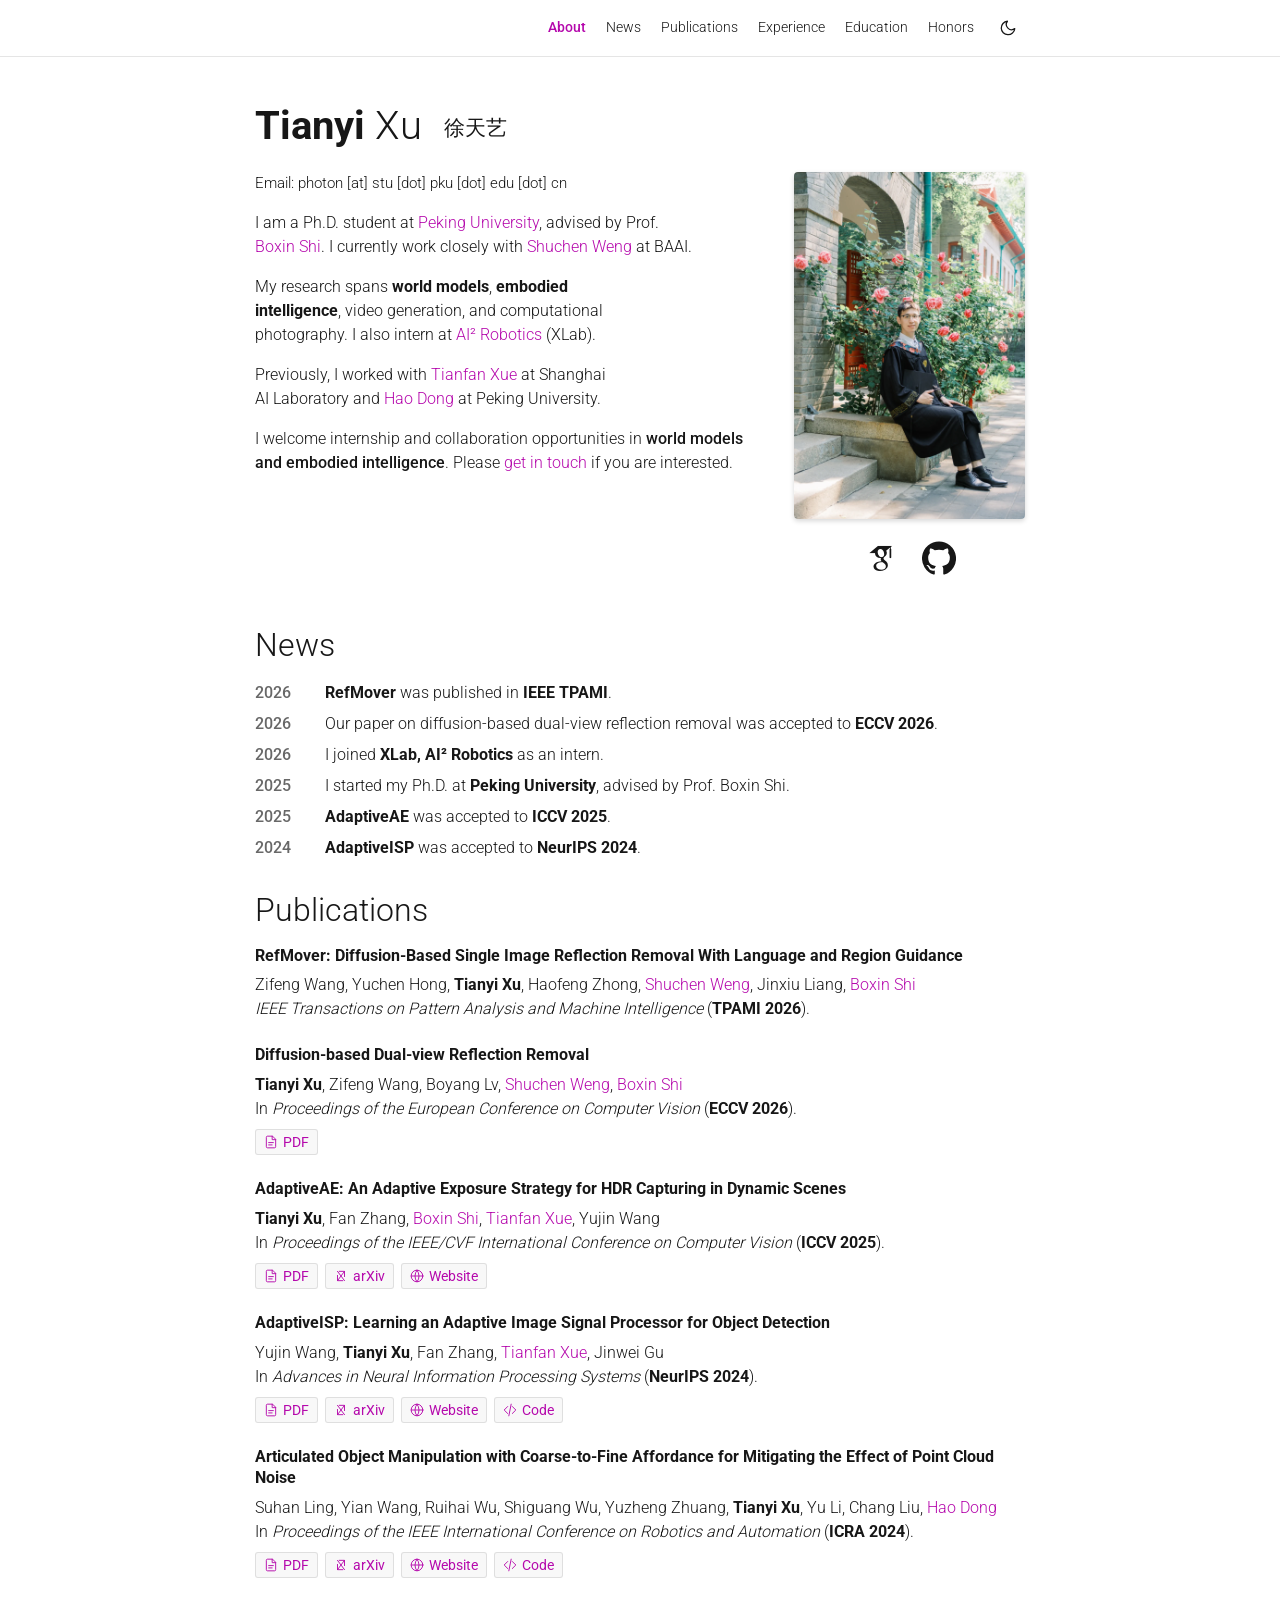
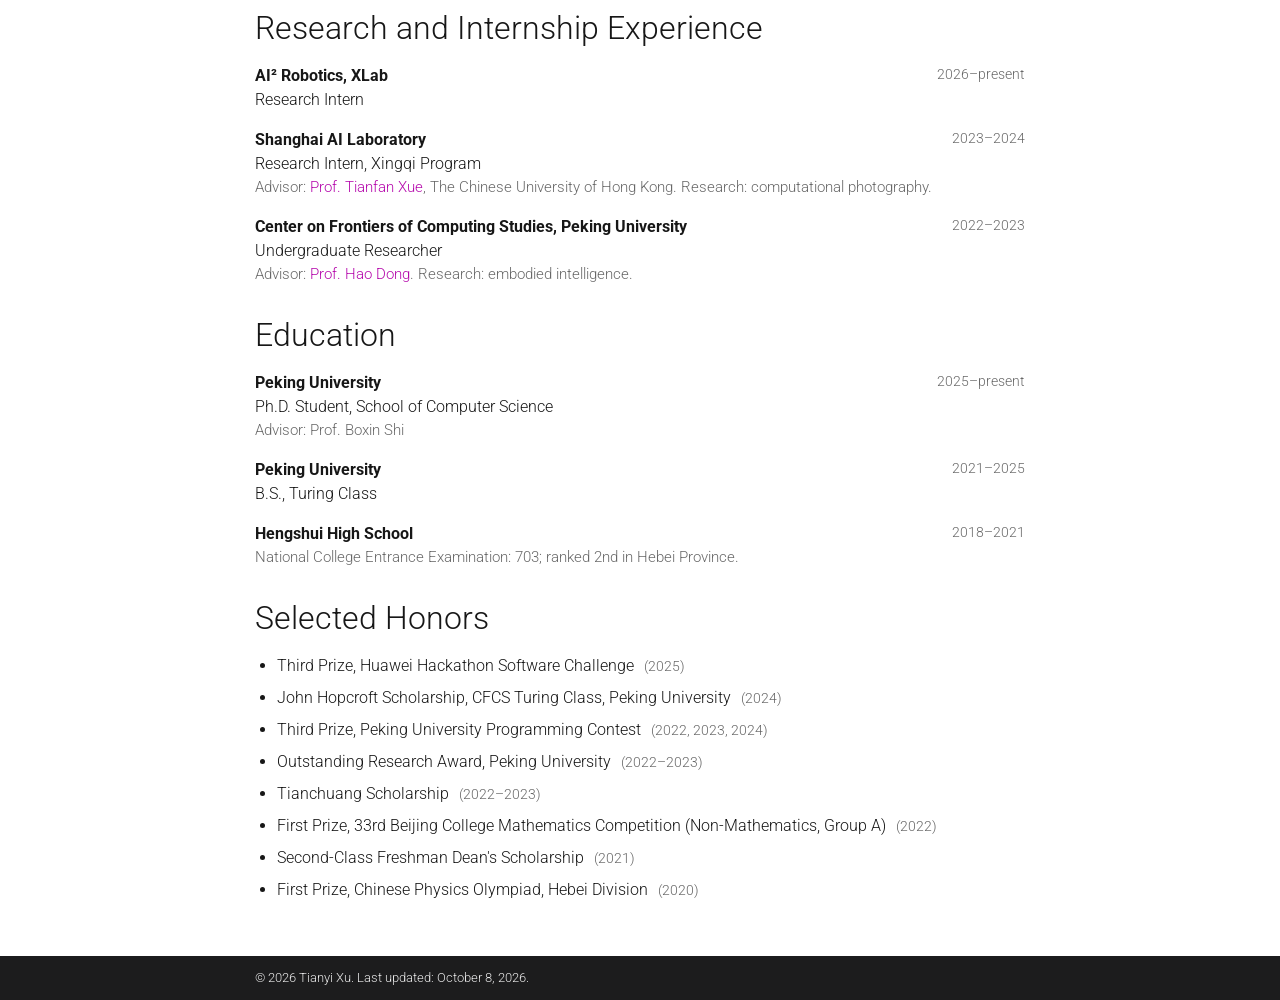
==== commit c8af508f: "Simplify introduction and balance paragraph line lengths" ====
--- a/index.html
+++ b/index.html
@@ -56,10 +56,10 @@
       </aside>
       <div class="biography">
         <p class="email">Email: <a href="mailto:photon@stu.pku.edu.cn">photon [at] stu [dot] pku [dot] edu [dot] cn</a></p>
-        <p>I am a Ph.D. student at the <a href="https://cs.pku.edu.cn/English/Home.htm" target="_blank" rel="noopener noreferrer">School of Computer Science</a>, <a href="https://english.pku.edu.cn/" target="_blank" rel="noopener noreferrer">Peking University</a>, advised by Prof. <a href="https://ci.idm.pku.edu.cn/" target="_blank" rel="noopener noreferrer">Boxin Shi</a>. I am currently working closely with <a href="https://shuchenweng.github.io/" target="_blank" rel="noopener noreferrer">Shuchen Weng</a> at the Beijing Academy of Artificial Intelligence (BAAI). I received my B.S. degree from the Turing Class at Peking University in 2025.</p>
-        <p>My research interests include <strong>world models</strong>, <strong>embodied intelligence</strong>, video generation, and computational photography. I am currently an intern at XLab, <a href="https://ai2robotics.com/en/" target="_blank" rel="noopener noreferrer">AI² Robotics</a>.</p>
-        <p>Previously, I worked with Prof. <a href="https://tianfan.info/" target="_blank" rel="noopener noreferrer">Tianfan Xue</a> at Shanghai AI Laboratory and Prof. <a href="https://zsdonghao.github.io/" target="_blank" rel="noopener noreferrer">Hao Dong</a> at the Center on Frontiers of Computing Studies, Peking University.</p>
-        <p class="opportunities">I am looking forward to internship and collaboration opportunities, especially in <strong>world models and embodied intelligence</strong>. Feel free to <a href="mailto:photon@stu.pku.edu.cn">get in touch</a>!</p>
+        <p>I am a Ph.D. student at <a href="https://english.pku.edu.cn/" target="_blank" rel="noopener noreferrer">Peking University</a>, advised by Prof. <a href="https://ci.idm.pku.edu.cn/" target="_blank" rel="noopener noreferrer">Boxin Shi</a>. I currently work closely with <a href="https://shuchenweng.github.io/" target="_blank" rel="noopener noreferrer">Shuchen Weng</a> at BAAI.</p>
+        <p>My research spans <strong>world models</strong>, <strong>embodied intelligence</strong>, video generation, and computational photography. I also intern at <a href="https://ai2robotics.com/en/" target="_blank" rel="noopener noreferrer">AI² Robotics</a> (XLab).</p>
+        <p>Previously, I worked with <a href="https://tianfan.info/" target="_blank" rel="noopener noreferrer">Tianfan Xue</a> at Shanghai AI Laboratory and <a href="https://zsdonghao.github.io/" target="_blank" rel="noopener noreferrer">Hao Dong</a> at Peking University.</p>
+        <p class="opportunities">I welcome internship and collaboration opportunities in <strong>world models and embodied intelligence</strong>. Please <a href="mailto:photon@stu.pku.edu.cn">get in touch</a> if you are interested.</p>
       </div>
     </section>
 
--- a/assets/css/style.css
+++ b/assets/css/style.css
@@ -39,6 +39,9 @@
 h2{font-size:2rem;line-height:1.25;font-weight:300;margin:0 0 16px}
 .chinese-name{font-size:1.3rem;font-weight:300;margin-left:12px;vertical-align:middle}
 p{margin:0 0 16px}
+.biography{display:flow-root}
+.biography p{text-wrap:pretty}
+.biography p:not(.email){text-wrap:balance}
 .about::after{content:'';display:block;clear:both}
 .profile{float:right;width:30%;margin:0 0 16px 24px}
 .profile img{display:block;width:100%;height:auto;border-radius:4px;box-shadow:0 2px 5px rgba(0,0,0,.16)}
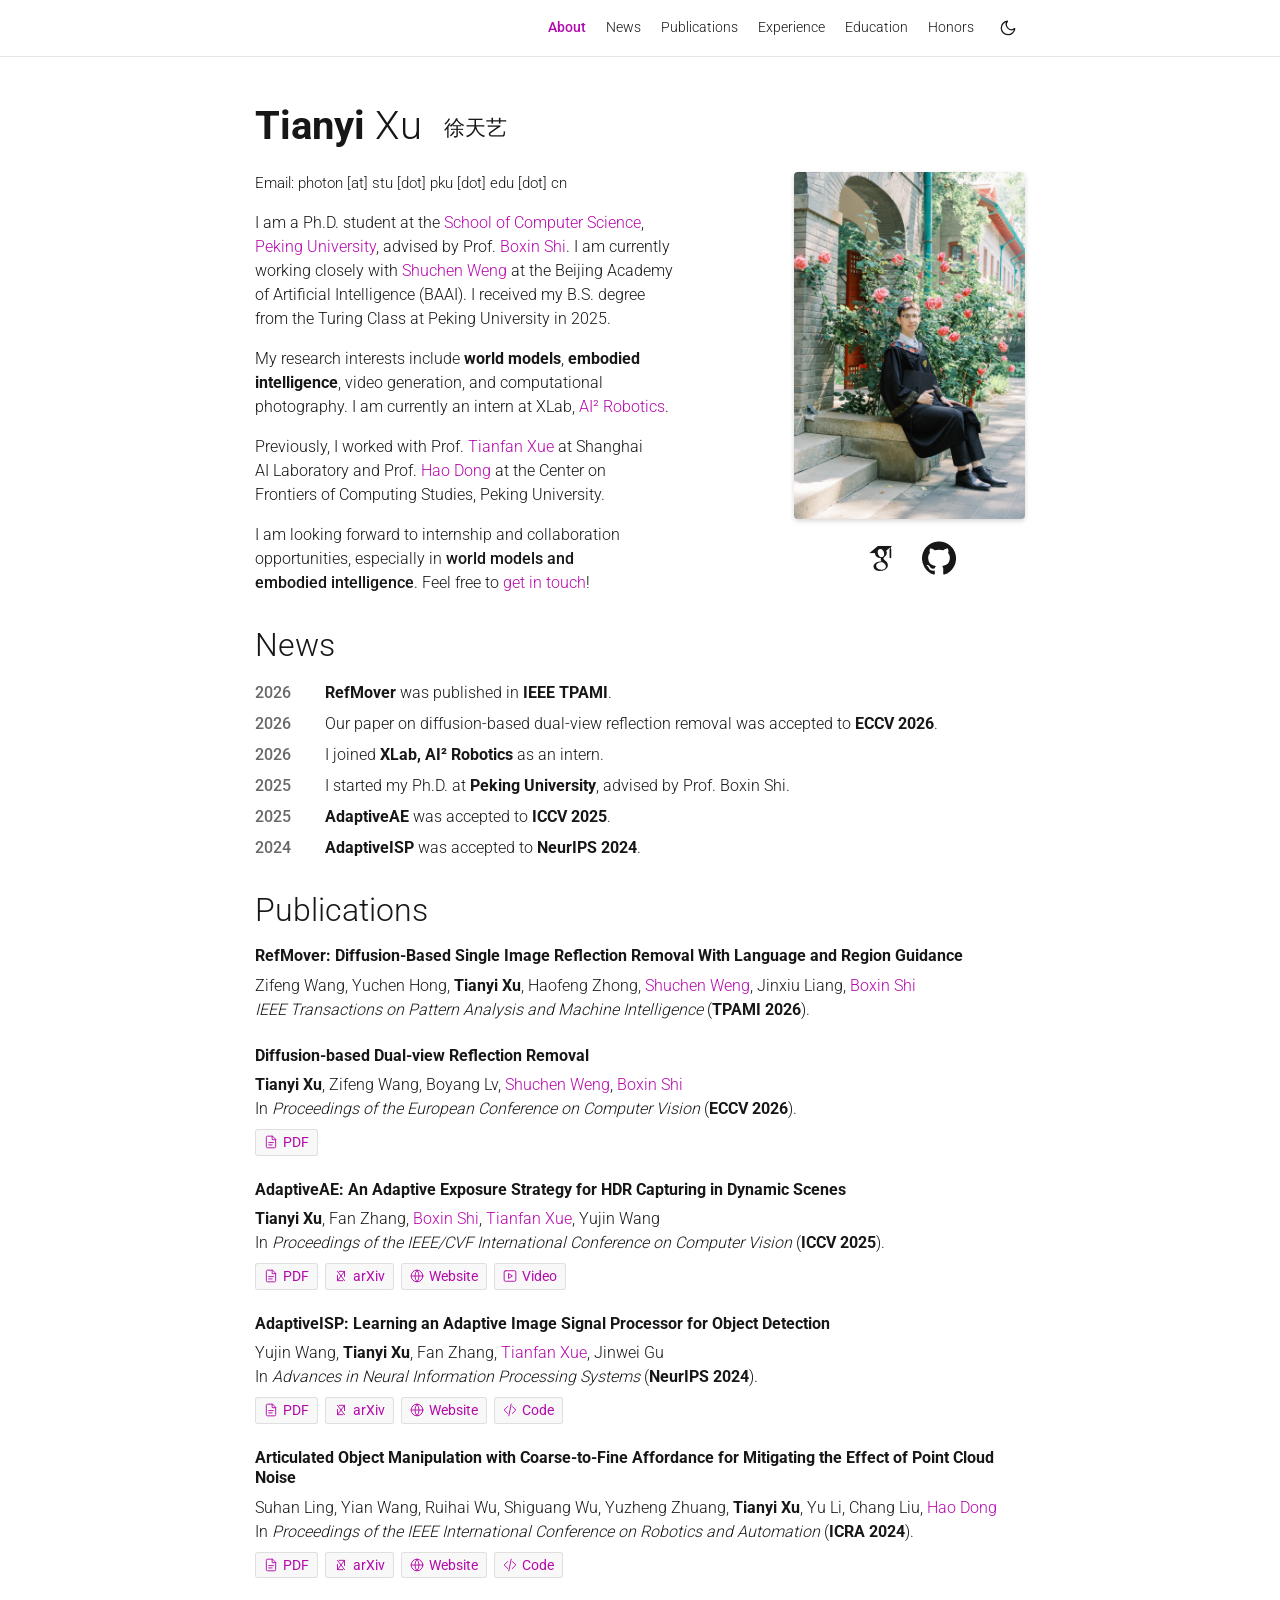
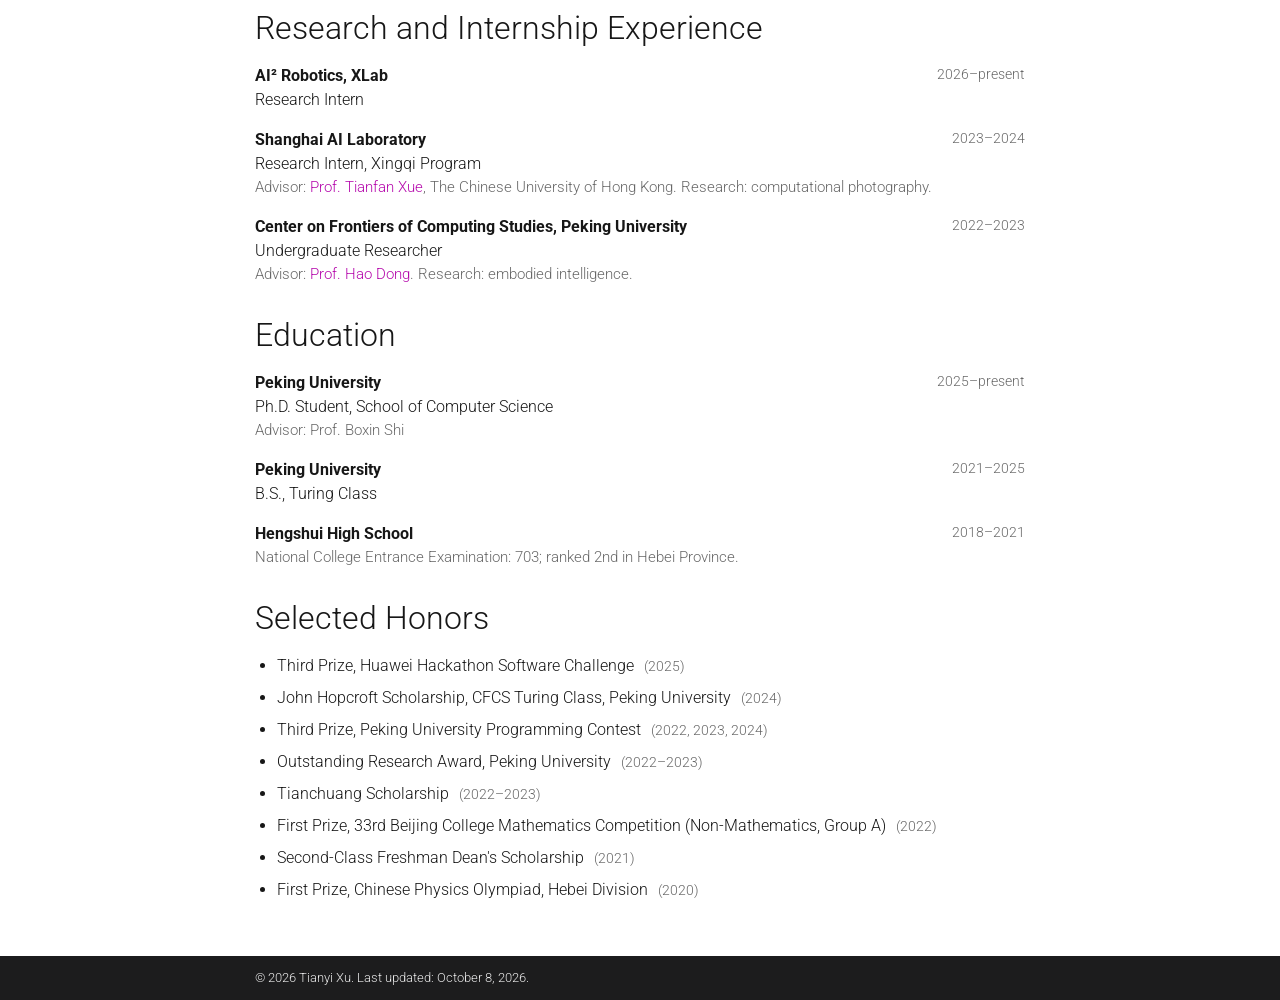
==== commit 34f50d5c: "Restore biography and add downloadable papers with verified resource links" ====
--- a/index.html
+++ b/index.html
@@ -38,6 +38,7 @@
     <symbol id="icon-pdf" viewBox="0 0 24 24"><path d="M14 2H6a2 2 0 0 0-2 2v16a2 2 0 0 0 2 2h12a2 2 0 0 0 2-2V8zM14 2v6h6M8 13h8M8 17h6"/></symbol>
     <symbol id="icon-globe" viewBox="0 0 24 24"><circle cx="12" cy="12" r="10"/><path d="M2 12h20M12 2a16 16 0 0 1 0 20 16 16 0 0 1 0-20"/></symbol>
     <symbol id="icon-code" viewBox="0 0 24 24"><path d="m16 18 6-6-6-6M8 6l-6 6 6 6m6-16-4 20"/></symbol>
+    <symbol id="icon-video" viewBox="0 0 24 24"><rect x="2" y="3" width="20" height="18" rx="2"/><path d="m10 8 6 4-6 4z"/></symbol>
     <symbol id="icon-arxiv" viewBox="0 0 24 24"><path d="m6 4 12 16M18 4 6 20M9 4h9v9M15 20H6v-9"/></symbol>
     <symbol id="icon-moon" viewBox="0 0 24 24"><path d="M21 12.79A9 9 0 1 1 11.21 3 7 7 0 0 0 21 12.79z"/></symbol>
     <symbol id="icon-sun" viewBox="0 0 24 24"><circle cx="12" cy="12" r="5"/><path d="M12 1v2m0 18v2M4.22 4.22l1.42 1.42m12.72 12.72 1.42 1.42M1 12h2m18 0h2M4.22 19.78l1.42-1.42M18.36 5.64l1.42-1.42"/></symbol>
@@ -56,10 +57,10 @@
       </aside>
       <div class="biography">
         <p class="email">Email: <a href="mailto:photon@stu.pku.edu.cn">photon [at] stu [dot] pku [dot] edu [dot] cn</a></p>
-        <p>I am a Ph.D. student at <a href="https://english.pku.edu.cn/" target="_blank" rel="noopener noreferrer">Peking University</a>, advised by Prof. <a href="https://ci.idm.pku.edu.cn/" target="_blank" rel="noopener noreferrer">Boxin Shi</a>. I currently work closely with <a href="https://shuchenweng.github.io/" target="_blank" rel="noopener noreferrer">Shuchen Weng</a> at BAAI.</p>
-        <p>My research spans <strong>world models</strong>, <strong>embodied intelligence</strong>, video generation, and computational photography. I also intern at <a href="https://ai2robotics.com/en/" target="_blank" rel="noopener noreferrer">AI² Robotics</a> (XLab).</p>
-        <p>Previously, I worked with <a href="https://tianfan.info/" target="_blank" rel="noopener noreferrer">Tianfan Xue</a> at Shanghai AI Laboratory and <a href="https://zsdonghao.github.io/" target="_blank" rel="noopener noreferrer">Hao Dong</a> at Peking University.</p>
-        <p class="opportunities">I welcome internship and collaboration opportunities in <strong>world models and embodied intelligence</strong>. Please <a href="mailto:photon@stu.pku.edu.cn">get in touch</a> if you are interested.</p>
+        <p>I am a Ph.D. student at the <a href="https://cs.pku.edu.cn/English/Home.htm" target="_blank" rel="noopener noreferrer">School of Computer Science</a>, <a href="https://english.pku.edu.cn/" target="_blank" rel="noopener noreferrer">Peking University</a>, advised by Prof. <a href="https://ci.idm.pku.edu.cn/" target="_blank" rel="noopener noreferrer">Boxin Shi</a>. I am currently working closely with <a href="https://shuchenweng.github.io/" target="_blank" rel="noopener noreferrer">Shuchen Weng</a> at the Beijing Academy of Artificial Intelligence (BAAI). I received my B.S. degree from the Turing Class at Peking University in 2025.</p>
+        <p>My research interests include <strong>world models</strong>, <strong>embodied intelligence</strong>, video generation, and computational photography. I am currently an intern at XLab, <a href="https://ai2robotics.com/en/" target="_blank" rel="noopener noreferrer">AI² Robotics</a>.</p>
+        <p>Previously, I worked with Prof. <a href="https://tianfan.info/" target="_blank" rel="noopener noreferrer">Tianfan Xue</a> at Shanghai AI Laboratory and Prof. <a href="https://zsdonghao.github.io/" target="_blank" rel="noopener noreferrer">Hao Dong</a> at the Center on Frontiers of Computing Studies, Peking University.</p>
+        <p class="opportunities">I am looking forward to internship and collaboration opportunities, especially in <strong>world models and embodied intelligence</strong>. Feel free to <a href="mailto:photon@stu.pku.edu.cn">get in touch</a>!</p>
       </div>
     </section>
 
@@ -77,7 +78,7 @@
 
     <section id="publications" aria-labelledby="publications-title">
       <h2 id="publications-title">Publications</h2>
-      <div id="publication-list"><article class="publication" id="refmover"><h3>RefMover: Diffusion-Based Single Image Reflection Removal With Language and Region Guidance</h3><p class="authors">Zifeng Wang, Yuchen Hong, <strong>Tianyi Xu</strong>, Haofeng Zhong, <a href="https://shuchenweng.github.io/" target="_blank" rel="noopener noreferrer">Shuchen Weng</a>, Jinxiu Liang, <a href="https://ci.idm.pku.edu.cn/" target="_blank" rel="noopener noreferrer">Boxin Shi</a></p><p class="venue"><i>IEEE Transactions on Pattern Analysis and Machine Intelligence</i> (<strong>TPAMI 2026</strong>).</p></article><article class="publication" id="reflection-removal"><h3>Diffusion-based Dual-view Reflection Removal</h3><p class="authors"><strong>Tianyi Xu</strong>, Zifeng Wang, Boyang Lv, <a href="https://shuchenweng.github.io/" target="_blank" rel="noopener noreferrer">Shuchen Weng</a>, <a href="https://ci.idm.pku.edu.cn/" target="_blank" rel="noopener noreferrer">Boxin Shi</a></p><p class="venue">In <i>Proceedings of the European Conference on Computer Vision</i> (<strong>ECCV 2026</strong>).</p><div class="paper-links"><button class="paper-link" type="button" data-placeholder="PDF" title="PDF link coming soon" aria-label="PDF for Diffusion-based Dual-view Reflection Removal: link coming soon"><svg class="icon" aria-hidden="true"><use href="#icon-pdf"></use></svg>PDF</button></div></article><article class="publication" id="adaptiveae"><h3>AdaptiveAE: An Adaptive Exposure Strategy for HDR Capturing in Dynamic Scenes</h3><p class="authors"><strong>Tianyi Xu</strong>, Fan Zhang, <a href="https://ci.idm.pku.edu.cn/" target="_blank" rel="noopener noreferrer">Boxin Shi</a>, <a href="https://tianfan.info/" target="_blank" rel="noopener noreferrer">Tianfan Xue</a>, Yujin Wang</p><p class="venue">In <i>Proceedings of the IEEE/CVF International Conference on Computer Vision</i> (<strong>ICCV 2025</strong>).</p><div class="paper-links"><button class="paper-link" type="button" data-placeholder="PDF" title="PDF link coming soon" aria-label="PDF for AdaptiveAE: An Adaptive Exposure Strategy for HDR Capturing in Dynamic Scenes: link coming soon"><svg class="icon" aria-hidden="true"><use href="#icon-pdf"></use></svg>PDF</button><button class="paper-link" type="button" data-placeholder="arXiv" title="arXiv link coming soon" aria-label="arXiv for AdaptiveAE: An Adaptive Exposure Strategy for HDR Capturing in Dynamic Scenes: link coming soon"><svg class="icon" aria-hidden="true"><use href="#icon-arxiv"></use></svg>arXiv</button><button class="paper-link" type="button" data-placeholder="Website" title="Website link coming soon" aria-label="Website for AdaptiveAE: An Adaptive Exposure Strategy for HDR Capturing in Dynamic Scenes: link coming soon"><svg class="icon" aria-hidden="true"><use href="#icon-globe"></use></svg>Website</button></div></article><article class="publication" id="adaptiveisp"><h3>AdaptiveISP: Learning an Adaptive Image Signal Processor for Object Detection</h3><p class="authors">Yujin Wang, <strong>Tianyi Xu</strong>, Fan Zhang, <a href="https://tianfan.info/" target="_blank" rel="noopener noreferrer">Tianfan Xue</a>, Jinwei Gu</p><p class="venue">In <i>Advances in Neural Information Processing Systems</i> (<strong>NeurIPS 2024</strong>).</p><div class="paper-links"><button class="paper-link" type="button" data-placeholder="PDF" title="PDF link coming soon" aria-label="PDF for AdaptiveISP: Learning an Adaptive Image Signal Processor for Object Detection: link coming soon"><svg class="icon" aria-hidden="true"><use href="#icon-pdf"></use></svg>PDF</button><button class="paper-link" type="button" data-placeholder="arXiv" title="arXiv link coming soon" aria-label="arXiv for AdaptiveISP: Learning an Adaptive Image Signal Processor for Object Detection: link coming soon"><svg class="icon" aria-hidden="true"><use href="#icon-arxiv"></use></svg>arXiv</button><button class="paper-link" type="button" data-placeholder="Website" title="Website link coming soon" aria-label="Website for AdaptiveISP: Learning an Adaptive Image Signal Processor for Object Detection: link coming soon"><svg class="icon" aria-hidden="true"><use href="#icon-globe"></use></svg>Website</button><button class="paper-link" type="button" data-placeholder="Code" title="Code link coming soon" aria-label="Code for AdaptiveISP: Learning an Adaptive Image Signal Processor for Object Detection: link coming soon"><svg class="icon" aria-hidden="true"><use href="#icon-code"></use></svg>Code</button></div></article><article class="publication" id="coarse-to-fine-affordance"><h3>Articulated Object Manipulation with Coarse-to-Fine Affordance for Mitigating the Effect of Point Cloud Noise</h3><p class="authors">Suhan Ling, Yian Wang, Ruihai Wu, Shiguang Wu, Yuzheng Zhuang, <strong>Tianyi Xu</strong>, Yu Li, Chang Liu, <a href="https://zsdonghao.github.io/" target="_blank" rel="noopener noreferrer">Hao Dong</a></p><p class="venue">In <i>Proceedings of the IEEE International Conference on Robotics and Automation</i> (<strong>ICRA 2024</strong>).</p><div class="paper-links"><button class="paper-link" type="button" data-placeholder="PDF" title="PDF link coming soon" aria-label="PDF for Articulated Object Manipulation with Coarse-to-Fine Affordance for Mitigating the Effect of Point Cloud Noise: link coming soon"><svg class="icon" aria-hidden="true"><use href="#icon-pdf"></use></svg>PDF</button><button class="paper-link" type="button" data-placeholder="arXiv" title="arXiv link coming soon" aria-label="arXiv for Articulated Object Manipulation with Coarse-to-Fine Affordance for Mitigating the Effect of Point Cloud Noise: link coming soon"><svg class="icon" aria-hidden="true"><use href="#icon-arxiv"></use></svg>arXiv</button><button class="paper-link" type="button" data-placeholder="Website" title="Website link coming soon" aria-label="Website for Articulated Object Manipulation with Coarse-to-Fine Affordance for Mitigating the Effect of Point Cloud Noise: link coming soon"><svg class="icon" aria-hidden="true"><use href="#icon-globe"></use></svg>Website</button><button class="paper-link" type="button" data-placeholder="Code" title="Code link coming soon" aria-label="Code for Articulated Object Manipulation with Coarse-to-Fine Affordance for Mitigating the Effect of Point Cloud Noise: link coming soon"><svg class="icon" aria-hidden="true"><use href="#icon-code"></use></svg>Code</button></div></article></div>
+      <div id="publication-list"><article class="publication" id="refmover"><h3>RefMover: Diffusion-Based Single Image Reflection Removal With Language and Region Guidance</h3><p class="authors">Zifeng Wang, Yuchen Hong, <strong>Tianyi Xu</strong>, Haofeng Zhong, <a href="https://shuchenweng.github.io/" target="_blank" rel="noopener noreferrer">Shuchen Weng</a>, Jinxiu Liang, <a href="https://ci.idm.pku.edu.cn/" target="_blank" rel="noopener noreferrer">Boxin Shi</a></p><p class="venue"><i>IEEE Transactions on Pattern Analysis and Machine Intelligence</i> (<strong>TPAMI 2026</strong>).</p></article><article class="publication" id="reflection-removal"><h3>Diffusion-based Dual-view Reflection Removal</h3><p class="authors"><strong>Tianyi Xu</strong>, Zifeng Wang, Boyang Lv, <a href="https://shuchenweng.github.io/" target="_blank" rel="noopener noreferrer">Shuchen Weng</a>, <a href="https://ci.idm.pku.edu.cn/" target="_blank" rel="noopener noreferrer">Boxin Shi</a></p><p class="venue">In <i>Proceedings of the European Conference on Computer Vision</i> (<strong>ECCV 2026</strong>).</p><div class="paper-links"><a class="paper-link" href="assets/pdf/dual-view-reflection-removal-main-and-supp.pdf" download="dual-view-reflection-removal-main-and-supp.pdf" title="Download paper and supplementary material" aria-label="Download paper and supplementary material: Diffusion-based Dual-view Reflection Removal"><svg class="icon" aria-hidden="true"><use href="#icon-pdf"></use></svg>PDF</a></div></article><article class="publication" id="adaptiveae"><h3>AdaptiveAE: An Adaptive Exposure Strategy for HDR Capturing in Dynamic Scenes</h3><p class="authors"><strong>Tianyi Xu</strong>, Fan Zhang, <a href="https://ci.idm.pku.edu.cn/" target="_blank" rel="noopener noreferrer">Boxin Shi</a>, <a href="https://tianfan.info/" target="_blank" rel="noopener noreferrer">Tianfan Xue</a>, Yujin Wang</p><p class="venue">In <i>Proceedings of the IEEE/CVF International Conference on Computer Vision</i> (<strong>ICCV 2025</strong>).</p><div class="paper-links"><a class="paper-link" href="assets/pdf/adaptiveae-main-and-supp.pdf" download="adaptiveae-main-and-supp.pdf" title="Download paper and supplementary material" aria-label="Download paper and supplementary material: AdaptiveAE: An Adaptive Exposure Strategy for HDR Capturing in Dynamic Scenes"><svg class="icon" aria-hidden="true"><use href="#icon-pdf"></use></svg>PDF</a><a class="paper-link" href="https://arxiv.org/abs/2508.13503" target="_blank" rel="noopener noreferrer" aria-label="arXiv for AdaptiveAE: An Adaptive Exposure Strategy for HDR Capturing in Dynamic Scenes"><svg class="icon" aria-hidden="true"><use href="#icon-arxiv"></use></svg>arXiv</a><a class="paper-link" href="https://openimaginglab.github.io/AdaptiveAE/" target="_blank" rel="noopener noreferrer" aria-label="Website for AdaptiveAE: An Adaptive Exposure Strategy for HDR Capturing in Dynamic Scenes"><svg class="icon" aria-hidden="true"><use href="#icon-globe"></use></svg>Website</a><a class="paper-link" href="https://openimaginglab.github.io/AdaptiveAE/static/videos/video.mp4" target="_blank" rel="noopener noreferrer" aria-label="Video for AdaptiveAE: An Adaptive Exposure Strategy for HDR Capturing in Dynamic Scenes"><svg class="icon" aria-hidden="true"><use href="#icon-video"></use></svg>Video</a></div></article><article class="publication" id="adaptiveisp"><h3>AdaptiveISP: Learning an Adaptive Image Signal Processor for Object Detection</h3><p class="authors">Yujin Wang, <strong>Tianyi Xu</strong>, Fan Zhang, <a href="https://tianfan.info/" target="_blank" rel="noopener noreferrer">Tianfan Xue</a>, Jinwei Gu</p><p class="venue">In <i>Advances in Neural Information Processing Systems</i> (<strong>NeurIPS 2024</strong>).</p><div class="paper-links"><a class="paper-link" href="assets/pdf/adaptiveisp-main-and-supp.pdf" download="adaptiveisp-main-and-supp.pdf" title="Download paper and supplementary material" aria-label="Download paper and supplementary material: AdaptiveISP: Learning an Adaptive Image Signal Processor for Object Detection"><svg class="icon" aria-hidden="true"><use href="#icon-pdf"></use></svg>PDF</a><a class="paper-link" href="https://arxiv.org/abs/2410.22939" target="_blank" rel="noopener noreferrer" aria-label="arXiv for AdaptiveISP: Learning an Adaptive Image Signal Processor for Object Detection"><svg class="icon" aria-hidden="true"><use href="#icon-arxiv"></use></svg>arXiv</a><a class="paper-link" href="https://openimaginglab.github.io/AdaptiveISP/" target="_blank" rel="noopener noreferrer" aria-label="Website for AdaptiveISP: Learning an Adaptive Image Signal Processor for Object Detection"><svg class="icon" aria-hidden="true"><use href="#icon-globe"></use></svg>Website</a><a class="paper-link" href="https://github.com/OpenImagingLab/AdaptiveISP" target="_blank" rel="noopener noreferrer" aria-label="Code for AdaptiveISP: Learning an Adaptive Image Signal Processor for Object Detection"><svg class="icon" aria-hidden="true"><use href="#icon-code"></use></svg>Code</a></div></article><article class="publication" id="coarse-to-fine-affordance"><h3>Articulated Object Manipulation with Coarse-to-Fine Affordance for Mitigating the Effect of Point Cloud Noise</h3><p class="authors">Suhan Ling, Yian Wang, Ruihai Wu, Shiguang Wu, Yuzheng Zhuang, <strong>Tianyi Xu</strong>, Yu Li, Chang Liu, <a href="https://zsdonghao.github.io/" target="_blank" rel="noopener noreferrer">Hao Dong</a></p><p class="venue">In <i>Proceedings of the IEEE International Conference on Robotics and Automation</i> (<strong>ICRA 2024</strong>).</p><div class="paper-links"><a class="paper-link" href="assets/pdf/coarse-to-fine-affordance.pdf" download="coarse-to-fine-affordance.pdf" title="Download paper" aria-label="Download paper: Articulated Object Manipulation with Coarse-to-Fine Affordance for Mitigating the Effect of Point Cloud Noise"><svg class="icon" aria-hidden="true"><use href="#icon-pdf"></use></svg>PDF</a><a class="paper-link" href="https://arxiv.org/abs/2402.18699" target="_blank" rel="noopener noreferrer" aria-label="arXiv for Articulated Object Manipulation with Coarse-to-Fine Affordance for Mitigating the Effect of Point Cloud Noise"><svg class="icon" aria-hidden="true"><use href="#icon-arxiv"></use></svg>arXiv</a><a class="paper-link" href="https://sites.google.com/view/coarse-to-fine/" target="_blank" rel="noopener noreferrer" aria-label="Website for Articulated Object Manipulation with Coarse-to-Fine Affordance for Mitigating the Effect of Point Cloud Noise"><svg class="icon" aria-hidden="true"><use href="#icon-globe"></use></svg>Website</a><a class="paper-link" href="https://github.com/Suhan-Ling/Coarse-to-fine_Affordance" target="_blank" rel="noopener noreferrer" aria-label="Code for Articulated Object Manipulation with Coarse-to-Fine Affordance for Mitigating the Effect of Point Cloud Noise"><svg class="icon" aria-hidden="true"><use href="#icon-code"></use></svg>Code</a></div></article></div>
     </section>
 
     <section id="experience" aria-labelledby="experience-title">
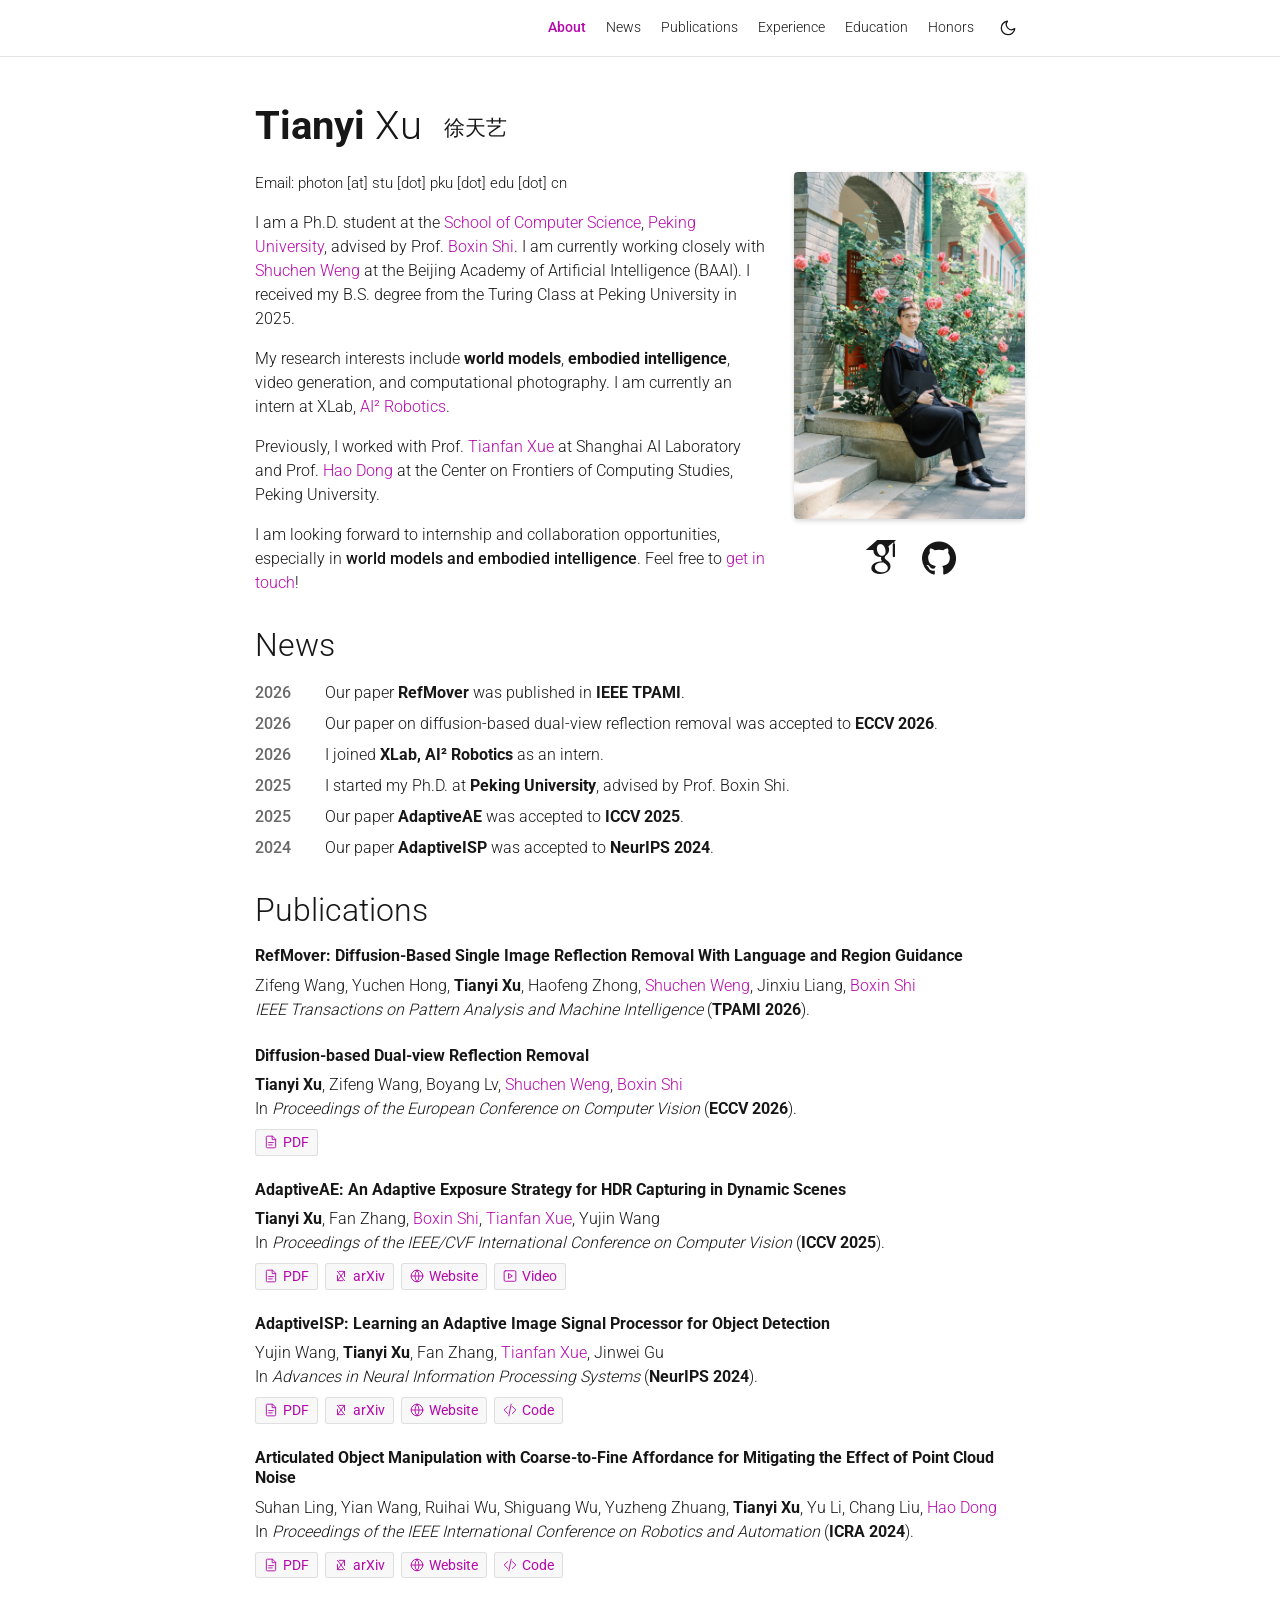
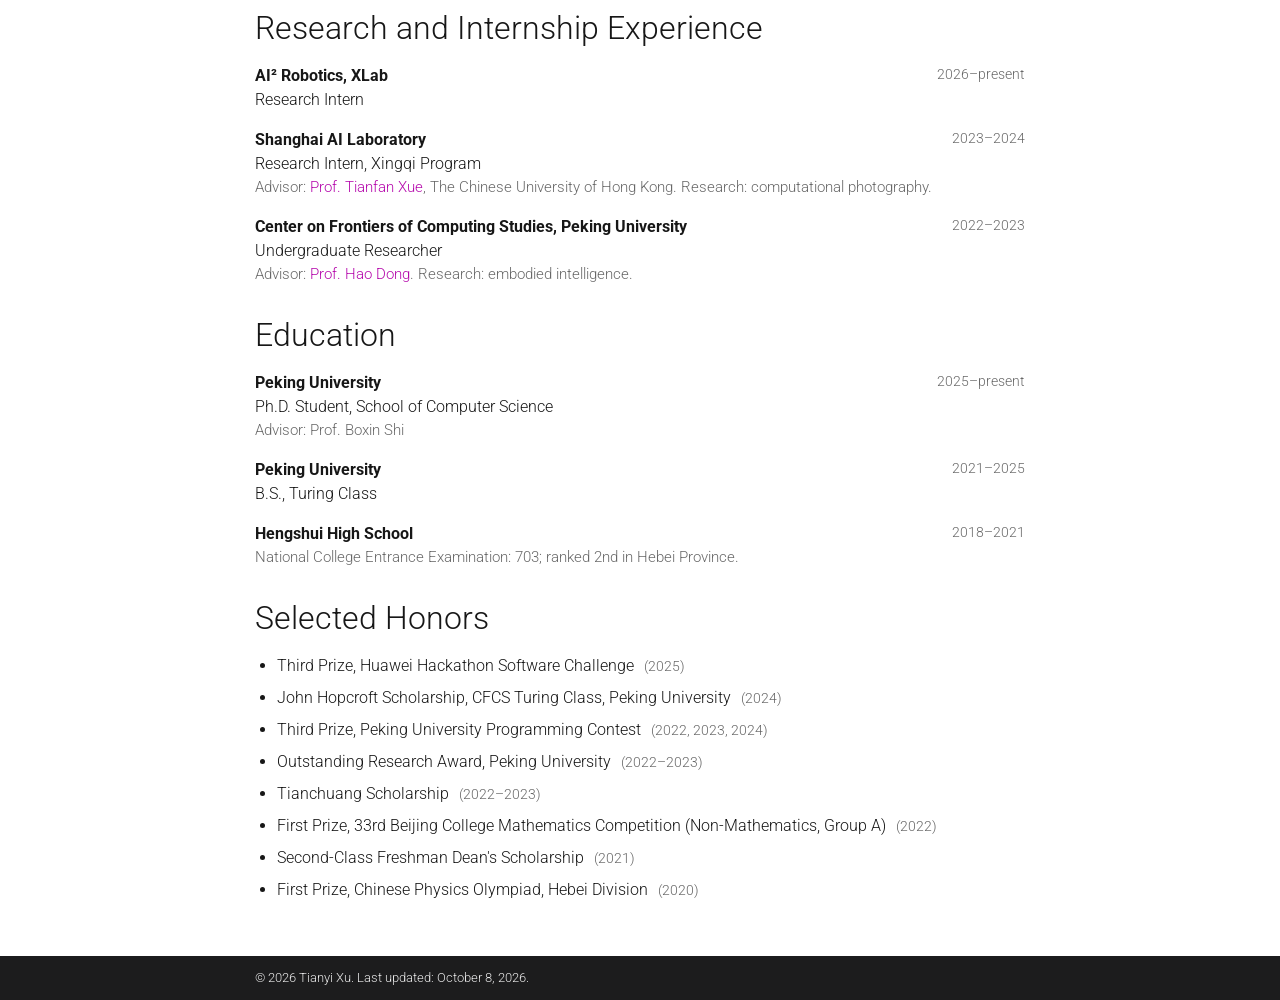
==== commit 9a8006a4: "Use natural biography wrapping and update Scholar profile, icons and news" ====
--- a/index.html
+++ b/index.html
@@ -51,7 +51,7 @@
       <aside class="profile" aria-label="Profile photo and academic profiles">
         <picture><source srcset="assets/img/tianyi-xu.webp" type="image/webp"><img src="assets/img/tianyi-xu.jpg" width="1000" height="1500" alt="Tianyi Xu in graduation robes beside roses at Peking University" fetchpriority="high"></picture>
         <div class="social-links">
-          <a id="scholar-link" href="https://scholar.google.com/scholar?q=%22Tianyi+Xu%22+%22AdaptiveAE%22" target="_blank" rel="noopener noreferrer" aria-label="Find Tianyi Xu's research on Google Scholar" title="Google Scholar"><i class="ai ai-google-scholar social-icon" aria-hidden="true"></i></a>
+          <a id="scholar-link" href="https://scholar.google.com/citations?hl=en&amp;user=BwVgL_kAAAAJ" target="_blank" rel="noopener noreferrer" aria-label="Tianyi Xu on Google Scholar" title="Google Scholar"><i class="ai ai-google-scholar social-icon" aria-hidden="true"></i></a>
           <a href="https://github.com/PhotonTec" target="_blank" rel="noopener noreferrer" aria-label="Tianyi Xu on GitHub" title="GitHub"><svg class="social-icon" aria-hidden="true"><use href="#icon-github"></use></svg></a>
         </div>
       </aside>
@@ -67,12 +67,12 @@
     <section id="news" aria-labelledby="news-title">
       <h2 id="news-title">News</h2>
       <ul class="news-list">
-        <li><span class="date">2026</span><span><strong>RefMover</strong> was published in <strong>IEEE TPAMI</strong>.</span></li>
+        <li><span class="date">2026</span><span>Our paper <strong>RefMover</strong> was published in <strong>IEEE TPAMI</strong>.</span></li>
         <li><span class="date">2026</span><span>Our paper on diffusion-based dual-view reflection removal was accepted to <strong>ECCV 2026</strong>.</span></li>
         <li><span class="date">2026</span><span>I joined <strong>XLab, AI² Robotics</strong> as an intern.</span></li>
         <li><span class="date">2025</span><span>I started my Ph.D. at <strong>Peking University</strong>, advised by Prof. Boxin Shi.</span></li>
-        <li><span class="date">2025</span><span><strong>AdaptiveAE</strong> was accepted to <strong>ICCV 2025</strong>.</span></li>
-        <li><span class="date">2024</span><span><strong>AdaptiveISP</strong> was accepted to <strong>NeurIPS 2024</strong>.</span></li>
+        <li><span class="date">2025</span><span>Our paper <strong>AdaptiveAE</strong> was accepted to <strong>ICCV 2025</strong>.</span></li>
+        <li><span class="date">2024</span><span>Our paper <strong>AdaptiveISP</strong> was accepted to <strong>NeurIPS 2024</strong>.</span></li>
       </ul>
     </section>
 
--- a/assets/css/style.css
+++ b/assets/css/style.css
@@ -40,18 +40,16 @@
 .chinese-name{font-size:1.3rem;font-weight:300;margin-left:12px;vertical-align:middle}
 p{margin:0 0 16px}
 .biography{display:flow-root}
-.biography p{text-wrap:pretty}
-.biography p:not(.email){text-wrap:balance}
 .about::after{content:'';display:block;clear:both}
 .profile{float:right;width:30%;margin:0 0 16px 24px}
 .profile img{display:block;width:100%;height:auto;border-radius:4px;box-shadow:0 2px 5px rgba(0,0,0,.16)}
-.social-links{display:flex;justify-content:center;gap:16px;margin-top:18px}
+.social-links{--social-icon-size:34px;display:flex;justify-content:center;gap:16px;margin-top:18px}
 .social-links a{display:inline-flex;align-items:center;color:var(--text);padding:4px}
 .social-links a:hover{color:var(--accent)}
-.social-icon{width:34px;height:34px;fill:currentColor}
+.social-icon{width:var(--social-icon-size);height:var(--social-icon-size);fill:currentColor}
 .ai{font-family:Academicons;font-weight:400;-moz-osx-font-smoothing:grayscale;-webkit-font-smoothing:antialiased;display:inline-block;font-style:normal;font-variant:normal;text-rendering:auto;line-height:1}
 .ai-google-scholar::before{content:'\e9d4'}
-.ai.social-icon{font-size:34px;text-align:center}
+.ai.social-icon{font-size:calc(var(--social-icon-size) * 1.333333);display:inline-flex;align-items:center;justify-content:center;text-align:center}
 .email a{color:var(--text)}
 .email{font-size:.95rem;overflow-wrap:anywhere}
 .opportunities{margin-bottom:0}
@@ -83,5 +81,5 @@
 .skip-link{position:fixed;left:16px;top:-70px;padding:10px 15px;background:var(--bg);z-index:30}
 .skip-link:focus{top:8px}
 @media(max-width:650px){.navigation{gap:10px}.nav-links{gap:14px}.nav-links a{font-size:.875rem}.container{padding-left:22px;padding-right:22px}.chinese-name{font-size:1.15rem}}
-@media(max-width:575px){.navigation{justify-content:flex-end;flex-wrap:wrap;gap:0;padding-top:6px;padding-bottom:6px;min-height:56px}.menu-toggle{display:flex;flex-direction:column;justify-content:center;gap:5px;background:none;border:0;width:38px;height:40px;padding:8px;cursor:pointer;margin-right:8px;color:var(--text)}.menu-toggle span{width:22px;height:2px;background:currentColor}.nav-links{display:none;width:100%;order:3;flex-direction:column;align-items:stretch;gap:0;padding:8px 0 10px}.nav-links.open{display:flex}.nav-links a{padding:9px 0;font-size:1rem}.theme-toggle{height:40px}main.container{padding-top:30px;padding-bottom:36px}h1{font-size:2.2rem;margin-bottom:22px}h2{font-size:1.75rem}.profile{float:none;width:190px;max-width:65%;margin:0 auto 26px}.social-links{margin-top:13px}.social-icon{width:30px;height:30px}.period{float:none;display:block;margin-left:0}.news-list li{grid-template-columns:43px 1fr;gap:10px}.honors-list{padding-left:19px}.chinese-name{margin-left:7px}section{margin-top:30px}}
+@media(max-width:575px){.navigation{justify-content:flex-end;flex-wrap:wrap;gap:0;padding-top:6px;padding-bottom:6px;min-height:56px}.menu-toggle{display:flex;flex-direction:column;justify-content:center;gap:5px;background:none;border:0;width:38px;height:40px;padding:8px;cursor:pointer;margin-right:8px;color:var(--text)}.menu-toggle span{width:22px;height:2px;background:currentColor}.nav-links{display:none;width:100%;order:3;flex-direction:column;align-items:stretch;gap:0;padding:8px 0 10px}.nav-links.open{display:flex}.nav-links a{padding:9px 0;font-size:1rem}.theme-toggle{height:40px}main.container{padding-top:30px;padding-bottom:36px}h1{font-size:2.2rem;margin-bottom:22px}h2{font-size:1.75rem}.profile{float:none;width:190px;max-width:65%;margin:0 auto 26px}.social-links{--social-icon-size:30px;margin-top:13px}.period{float:none;display:block;margin-left:0}.news-list li{grid-template-columns:43px 1fr;gap:10px}.honors-list{padding-left:19px}.chinese-name{margin-left:7px}section{margin-top:30px}}
 @media(prefers-reduced-motion:reduce){html{scroll-behavior:auto}.toast,.theme-toggle .icon,html.theme-transition :is(body,.site-header,a,.theme-toggle,.menu-toggle,.reading-progress,.date,.period,.detail,.honor-year,.paper-link,footer,.skip-link){transition:none}}
